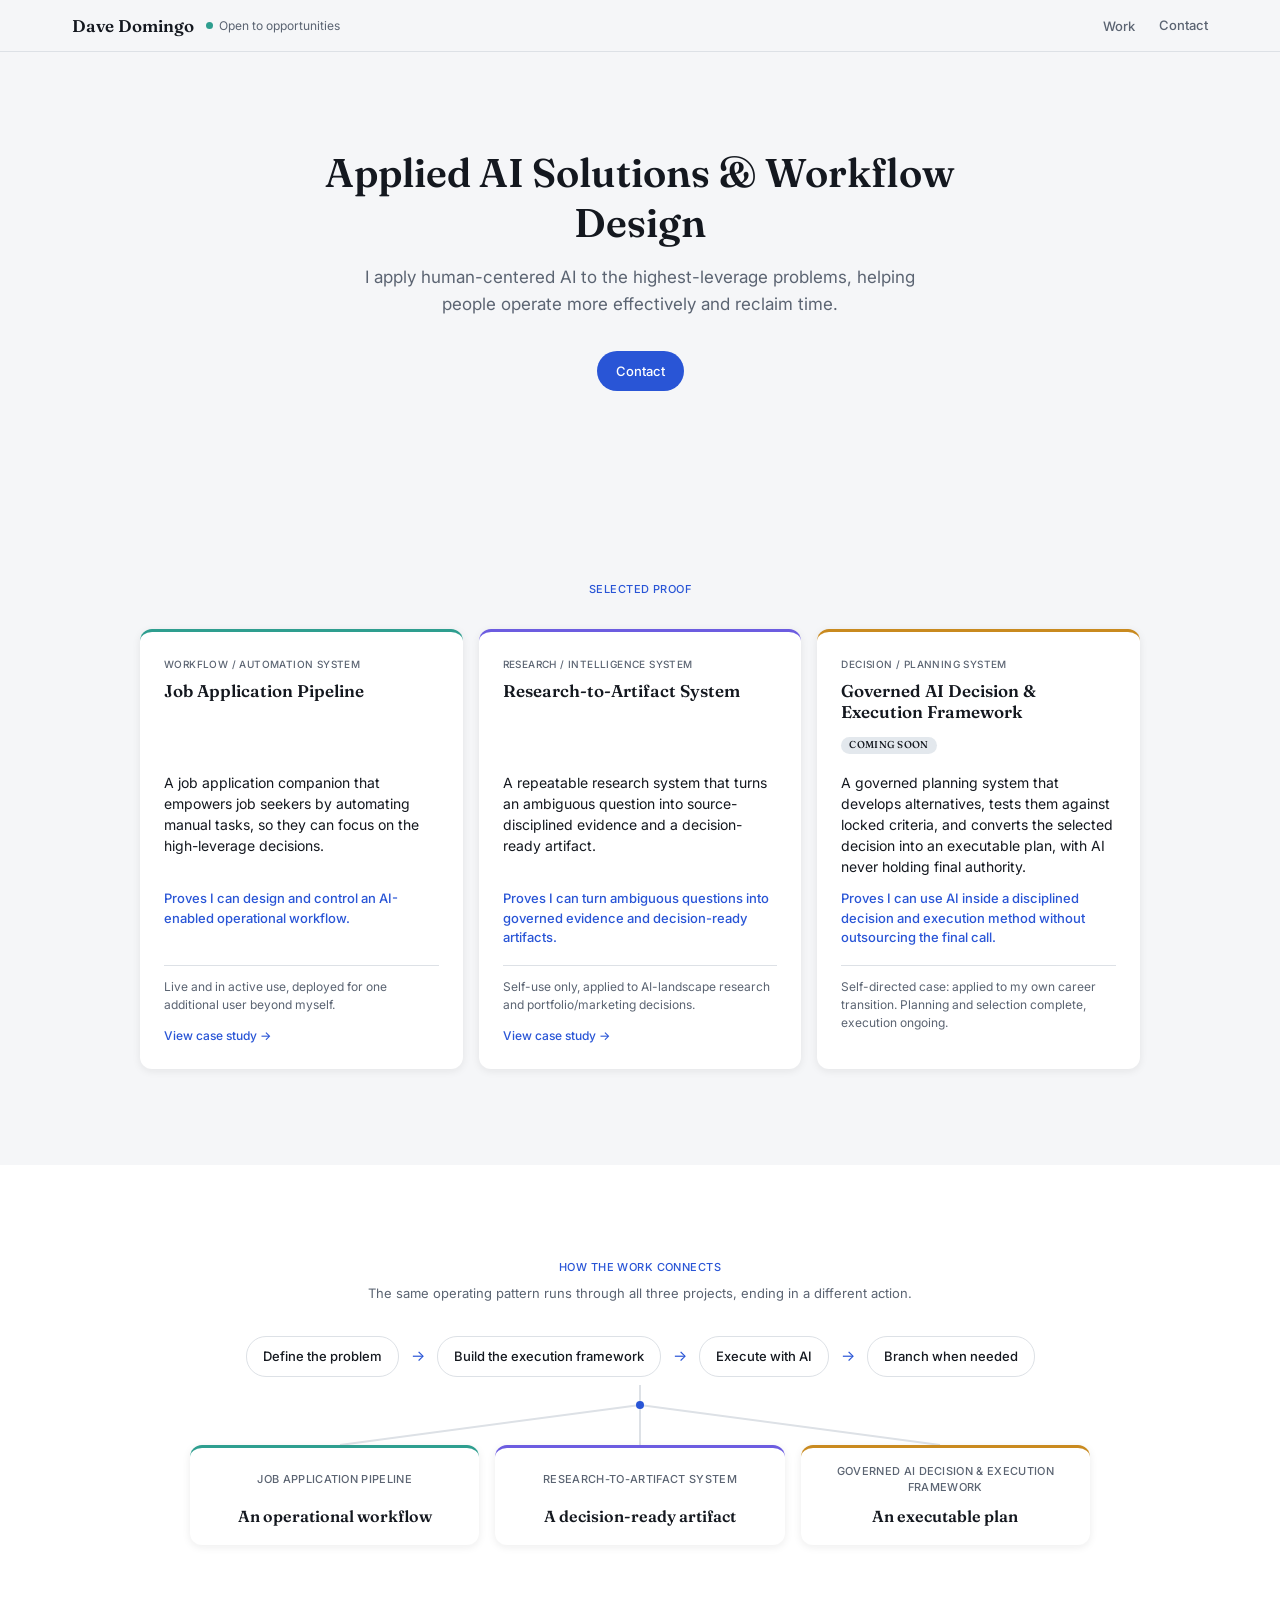
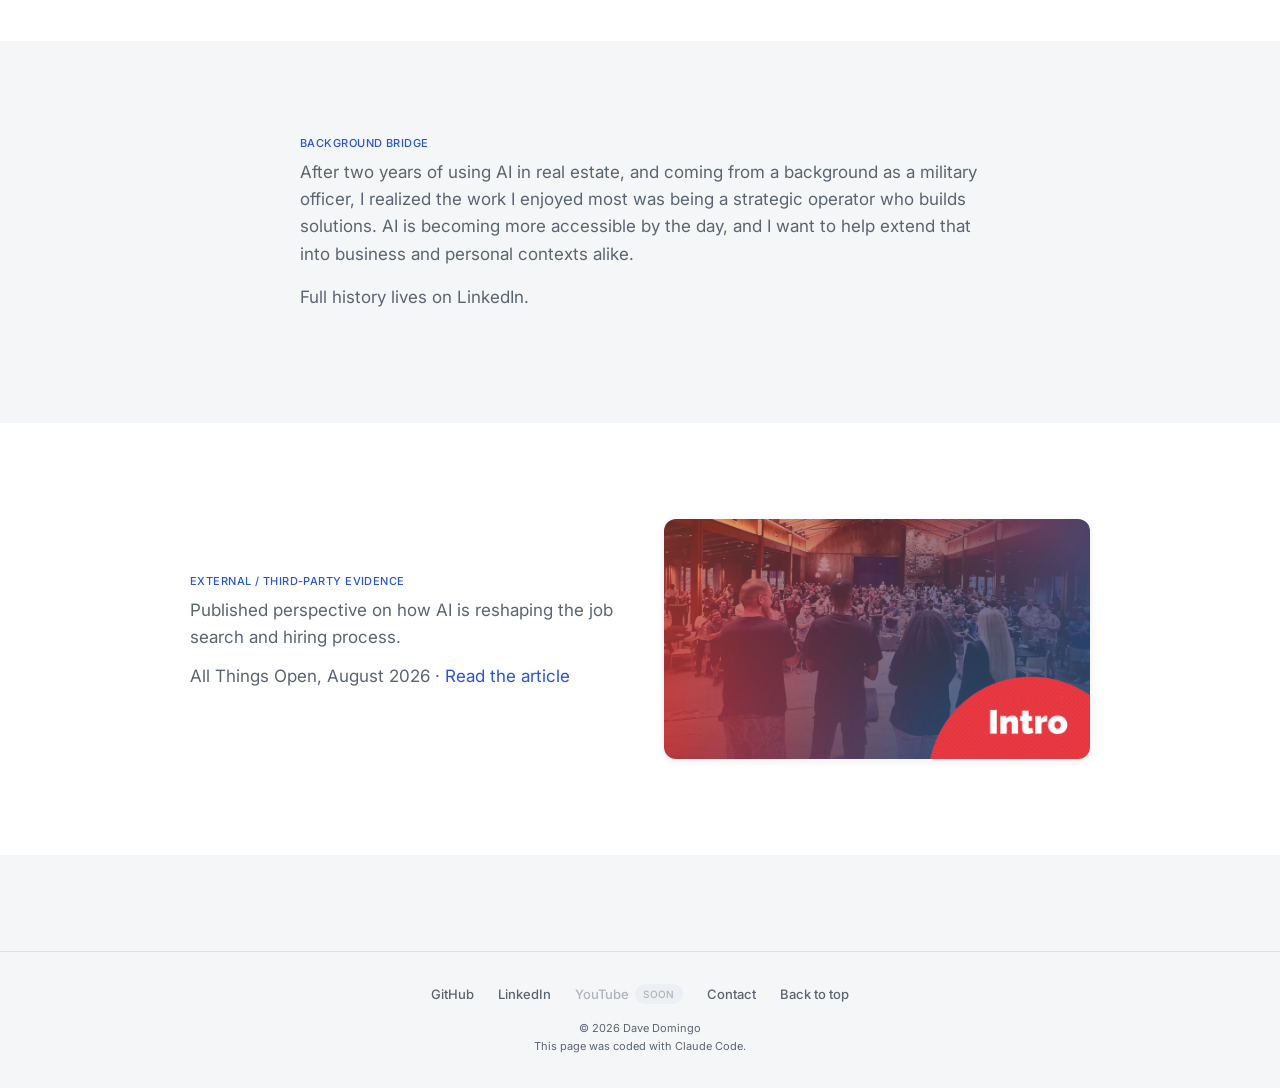
==== index.html @ 03124bf7 "Connect Research-to-Artifact System nav links and reorder proof cards Links the Research page from t" ====
<!DOCTYPE html>
<html lang="en">
  <head>
    <meta charset="UTF-8">
    <meta name="viewport" content="width=device-width, initial-scale=1.0">
    <title>Dave Domingo</title>
    <link rel="icon" type="image/svg+xml" href="favicon.svg">
    <link rel="stylesheet" href="css/tokens.css?v=4">
    <link rel="stylesheet" href="css/base.css?v=3">
    <link rel="stylesheet" href="css/shared.css?v=2">
    <link rel="stylesheet" href="css/homepage.css?v=13">
  </head>
  <body>
    <header class="site-header" id="top">
      <div class="container site-header-inner">
        <div class="site-identity">
          <a href="index.html" class="site-name">Dave Domingo</a>
          <span class="status-pill"><span class="status-dot" aria-hidden="true"></span>Open to opportunities</span>
        </div>
        <nav class="site-nav">
          <div class="nav-dropdown">
            <button class="nav-dropdown-trigger" aria-expanded="false" aria-haspopup="true" onclick="toggleWorkDropdown(this)">Work</button>
            <div class="nav-dropdown-menu" hidden>
              <a href="job-pipeline.html">Job Application Pipeline</a>
              <a href="research-framework.html">Research-to-Artifact System</a>
              <span class="dropdown-item-disabled">Governed AI Decision &amp; Execution Framework <span class="soon-tag">Soon</span></span>
            </div>
          </div>
          <a href="contact.html">Contact</a>
        </nav>
      </div>
    </header>

    <!-- Hero -->
    <section class="hero">
      <div class="container">
        <h1>Applied AI Solutions &amp; Workflow Design</h1>
        <p class="operating-promise">I apply human-centered AI to the highest-leverage problems, helping people operate more effectively and reclaim time.</p>
        <div class="btn-row">
          <a href="contact.html" class="btn-pill btn-pill-primary">Contact</a>
        </div>
      </div>
    </section>

    <!-- Selected Proof -->
    <section class="section" id="selected-proof">
      <div class="container">
        <div class="section-heading">
          <h2 class="eyebrow">Selected Proof</h2>
        </div>
        <div class="proof-grid">
          <a class="proof-card" href="job-pipeline.html">
            <div class="proof-tag">Workflow / Automation System</div>
            <h3>Job Application Pipeline</h3>
            <p class="proof-value">A job application companion that empowers job seekers by automating manual tasks, so they can focus on the high-leverage decisions.</p>
            <p class="proof-proves">Proves I can design and control an AI-enabled operational workflow.</p>
            <p class="proof-cue">Live and in active use, deployed for one additional user beyond myself.</p>
            <span class="proof-inspect">View case study &rarr;</span>
          </a>
          <a class="proof-card" href="research-framework.html">
            <div class="proof-tag">Research / Intelligence System</div>
            <h3>Research-to-Artifact System</h3>
            <p class="proof-value">A repeatable research system that turns an ambiguous question into source-disciplined evidence and a decision-ready artifact.</p>
            <p class="proof-proves">Proves I can turn ambiguous questions into governed evidence and decision-ready artifacts.</p>
            <p class="proof-cue">Self-use only, applied to AI-landscape research and portfolio/marketing decisions.</p>
            <span class="proof-inspect">View case study &rarr;</span>
          </a>
          <div class="proof-card">
            <div class="proof-tag">Decision / Planning System</div>
            <h3>Governed AI Decision &amp; Execution Framework <span class="soon-tag">Coming soon</span></h3>
            <p class="proof-value">A governed planning system that develops alternatives, tests them against locked criteria, and converts the selected decision into an executable plan, with AI never holding final authority.</p>
            <p class="proof-proves">Proves I can use AI inside a disciplined decision and execution method without outsourcing the final call.</p>
            <p class="proof-cue">Self-directed case: applied to my own career transition. Planning and selection complete, execution ongoing.</p>
          </div>
        </div>
      </div>
    </section>

    <!-- How the work connects -->
    <section class="section section-tint">
      <div class="container">
        <div class="section-heading">
          <h2 class="eyebrow">How the work connects</h2>
          <p class="connects-intro">The same operating pattern runs through all three projects, ending in a different action.</p>
        </div>
        <div class="pill-flow">
          <div class="pill-flow-step">Define the problem</div>
          <div class="pill-flow-arrow" aria-hidden="true">&rarr;</div>
          <div class="pill-flow-step">Build the execution framework</div>
          <div class="pill-flow-arrow" aria-hidden="true">&rarr;</div>
          <div class="pill-flow-step">Execute with AI</div>
          <div class="pill-flow-arrow" aria-hidden="true">&rarr;</div>
          <div class="pill-flow-step">Branch when needed</div>
        </div>
        <svg class="connects-branch-svg" viewBox="0 0 900 60" preserveAspectRatio="none" aria-hidden="true">
          <line class="connects-branch-line" x1="450" y1="0" x2="450" y2="20"></line>
          <line class="connects-branch-line" x1="450" y1="20" x2="150" y2="60"></line>
          <line class="connects-branch-line" x1="450" y1="20" x2="450" y2="60"></line>
          <line class="connects-branch-line" x1="450" y1="20" x2="750" y2="60"></line>
          <circle class="connects-branch-dot" cx="450" cy="20" r="4"></circle>
        </svg>
        <div class="connects-branch-arrow" aria-hidden="true">&darr;</div>
        <div class="connects-actions">
          <div class="connects-action c1">
            <div class="connects-action-project">Job Application Pipeline</div>
            <div class="connects-action-value">An operational workflow</div>
          </div>
          <div class="connects-action c2">
            <div class="connects-action-project">Research-to-Artifact System</div>
            <div class="connects-action-value">A decision-ready artifact</div>
          </div>
          <div class="connects-action c3">
            <div class="connects-action-project">Governed AI Decision &amp; Execution Framework</div>
            <div class="connects-action-value">An executable plan</div>
          </div>
        </div>
      </div>
    </section>

    <!-- Background Bridge -->
    <section class="section">
      <div class="container">
        <div class="prose-block">
          <h2 class="eyebrow">Background Bridge</h2>
          <p>After two years of using AI in real estate, and coming from a background as a military officer, I realized the work I enjoyed most was being a strategic operator who builds solutions. AI is becoming more accessible by the day, and I want to help extend that into business and personal contexts alike.</p>
          <p class="bridge-note">Full history lives on LinkedIn.</p>
        </div>
      </div>
    </section>

    <!-- External / Third-Party Evidence -->
    <section class="section section-tint">
      <div class="container">
        <div class="evidence-row">
          <div class="evidence-col">
            <h2 class="eyebrow">External / Third-Party Evidence</h2>
            <p>Published perspective on how AI is reshaping the job search and hiring process.</p>
            <p class="evidence-citation">All Things Open, August 2026 &middot; <a href="https://allthingsopen.org/articles/state-of-tech-ai-jobs-three-questions" target="_blank" rel="noopener">Read the article</a></p>
          </div>
          <div class="evidence-image">
            <a href="https://allthingsopen.org/articles/state-of-tech-ai-jobs-three-questions" target="_blank" rel="noopener">
              <img src="img/ato-state-of-tech-ai-jobs-cover.jpg" alt="Cover image for &quot;The State of Tech and AI Jobs: Three questions worth asking,&quot; published by All Things Open">
            </a>
          </div>
        </div>
      </div>
    </section>

    <footer class="site-footer">
      <div class="container site-footer-inner">
        <div class="footer-links">
          <a href="https://github.com/Dave-Domingo" target="_blank" rel="noopener">GitHub</a>
          <a href="https://www.linkedin.com/in/raleighwithdave" target="_blank" rel="noopener">LinkedIn</a>
          <span class="footer-link-disabled">YouTube <span class="soon-tag">Soon</span></span>
          <a href="contact.html">Contact</a>
          <a href="#top" onclick="event.preventDefault(); window.scrollTo({top: 0, behavior: 'smooth'});">Back to top</a>
        </div>
        <div class="footer-meta">
          <p>&copy; 2026 Dave Domingo</p>
          <p>This page was coded with Claude Code.</p>
        </div>
      </div>
    </footer>

    <script>
      function toggleWorkDropdown(btn) {
        var menu = btn.nextElementSibling;
        var isOpen = !menu.hidden;
        closeAllDropdowns();
        if (!isOpen) {
          menu.hidden = false;
          btn.setAttribute('aria-expanded', 'true');
        }
      }

      function closeAllDropdowns() {
        document.querySelectorAll('.nav-dropdown-menu').forEach(function(menu) {
          menu.hidden = true;
          menu.previousElementSibling.setAttribute('aria-expanded', 'false');
        });
      }

      document.addEventListener('click', function(e) {
        if (!e.target.closest('.nav-dropdown')) closeAllDropdowns();
      });

      document.addEventListener('keydown', function(e) {
        if (e.key === 'Escape') closeAllDropdowns();
      });
    </script>
  </body>
</html>
---- css/tokens.css ----
/* Design tokens — site-wide. Colors are warm-neutral with a terracotta accent,
   adaptive to light/dark via prefers-color-scheme. Approved 2026-08-18. */

:root {
  /* Color — light (default) — "Ink & Signal" */
  --bg: #F5F6F8;
  --surface: #FFFFFF;
  --text-primary: #14181F;
  --text-secondary: #5B6472;
  --border: #DDE1E6;
  --accent: #2955D6;
  --on-accent: #FFFFFF;
  --code-bg: #E3E8ED;
  --shadow-card: 0 2px 8px rgba(20, 24, 31, 0.08);

  /* Diagram category colors — light */
  --cat-foundation: #2955D6;
  --cat-resume: #2E9E8F;
  --cat-coverletter: #6C5CE0;
  --cat-subcard: #C98A1F;

  /* Typography */
  --font-serif: 'Fraunces', Georgia, serif;
  --font-sans: 'Inter', -apple-system, BlinkMacSystemFont, sans-serif;
  --font-mono: 'IBM Plex Mono', 'Courier New', monospace;

  --text-h1: clamp(1.75rem, 4vw, 2.5rem);
  --text-h2: clamp(1.375rem, 3vw, 1.75rem);
  --text-h3: 1.25rem;
  --text-body: 1.0625rem;
  --text-small: 0.8125rem;
  --text-code: 0.875rem;

  /* Spacing scale */
  --space-1: 4px;
  --space-2: 8px;
  --space-3: 12px;
  --space-4: 16px;
  --space-5: 24px;
  --space-6: 32px;
  --space-7: 48px;
  --space-8: 64px;
  --space-9: 96px;

  /* Layout */
  --max-width: 1200px;
  --reading-width: 680px;
  --card-width: 440px;
  --breakpoint-tablet: 1024px;
  --breakpoint-mobile: 640px;

  /* Radius */
  --radius-sm: 6px;
  --radius-lg: 12px;

  /* Motion */
  --transition-fast: 150ms ease-out;
  --transition-base: 250ms ease;
}

@media (max-width: 640px) {
  :root {
    --card-width: 300px;
  }
}

@media (prefers-color-scheme: dark) {
  :root {
    /* "Ink & Signal" — dark */
    --bg: #0D1117;
    --surface: #161B22;
    --text-primary: #E8EBEF;
    --text-secondary: #9098A6;
    --border: #2A313C;
    --accent: #5B8AFF;
    --on-accent: #0D1117;
    --code-bg: #1C232C;
    --shadow-card: 0 2px 8px rgba(0, 0, 0, 0.35);

    --cat-foundation: #5B8AFF;
    --cat-resume: #3FBBAA;
    --cat-coverletter: #8B7CF0;
    --cat-subcard: #D9A23E;
  }
}
---- css/base.css ----
/* Base element styles + resets. Loads on top of tokens.css. */

@import url('https://fonts.googleapis.com/css2?family=Fraunces:opsz,wght@9..144,400;9..144,600&family=Inter:wght@400;500&family=IBM+Plex+Mono:wght@400;500&display=swap');

*, *::before, *::after {
  box-sizing: border-box;
}

html {
  -webkit-text-size-adjust: 100%;
}

body {
  margin: 0;
  background: var(--bg);
  color: var(--text-primary);
  font-family: var(--font-sans);
  font-size: var(--text-body);
  line-height: 1.6;
}

h1, h2, h3 {
  font-family: var(--font-serif);
  font-weight: 600;
  color: var(--text-primary);
  margin: 0 0 var(--space-4);
  line-height: 1.25;
}

h1 { font-size: var(--text-h1); }
h2 { font-size: var(--text-h2); }
h3 { font-size: var(--text-h3); }

p {
  margin: 0 0 var(--space-4);
  color: var(--text-secondary);
}

a {
  color: var(--accent);
  text-decoration: none;
  transition: opacity var(--transition-fast);
}

a:hover {
  opacity: 0.75;
}

a:focus-visible,
button:focus-visible {
  outline: 2px solid var(--accent);
  outline-offset: 2px;
}

code, pre {
  font-family: var(--font-mono);
  font-size: var(--text-code);
}

code {
  background: var(--code-bg);
  border-radius: var(--radius-sm);
  padding: 2px 6px;
}

pre {
  background: var(--code-bg);
  border-radius: var(--radius-sm);
  padding: var(--space-3) var(--space-4);
  overflow-x: auto;
}

pre code {
  background: none;
  padding: 0;
}

button {
  font-family: var(--font-sans);
  cursor: pointer;
}

img, svg {
  max-width: 100%;
}

.container {
  max-width: var(--max-width);
  margin: 0 auto;
  padding: 0 var(--space-6);
}

@media (max-width: 640px) {
  .container {
    padding: 0 var(--space-4);
  }
}

.prose {
  max-width: var(--reading-width);
}

.card {
  background: var(--surface);
  border: 1px solid var(--border);
  border-radius: var(--radius-lg);
  box-shadow: var(--shadow-card);
  padding: var(--space-5);
}

@media (prefers-reduced-motion: reduce) {
  * {
    transition-duration: 0.01ms !important;
  }
}

/* Site header (sticky, applies across every page) */

.site-header {
  position: sticky;
  top: 0;
  z-index: 50;
  background: var(--bg);
  border-bottom: 1px solid var(--border);
}

.site-header-inner {
  display: flex;
  justify-content: space-between;
  align-items: center;
  padding: var(--space-3) var(--space-6);
}

.site-identity {
  display: flex;
  align-items: center;
  gap: var(--space-3);
}

.site-name {
  font-family: var(--font-serif);
  font-weight: 600;
  font-size: 17px;
  color: var(--text-primary);
}

.site-name:hover {
  opacity: 0.75;
}

.status-pill {
  display: inline-flex;
  align-items: center;
  gap: 6px;
  font-family: var(--font-sans);
  font-size: 12px;
  color: var(--text-secondary);
}

.status-dot {
  width: 7px;
  height: 7px;
  border-radius: 50%;
  background: var(--cat-resume);
  flex-shrink: 0;
}

.site-nav {
  display: flex;
  align-items: center;
  gap: var(--space-5);
}

.site-nav a {
  font-family: var(--font-sans);
  font-size: 13px;
  font-weight: 500;
  color: var(--text-secondary);
}

.nav-dropdown {
  position: relative;
}

.nav-dropdown-trigger {
  font-family: var(--font-sans);
  font-size: 13px;
  font-weight: 500;
  color: var(--text-secondary);
  background: none;
  border: none;
  padding: 0;
}

.nav-dropdown-trigger:hover {
  opacity: 0.75;
}

.nav-dropdown-menu {
  position: absolute;
  top: calc(100% + 12px);
  left: 50%;
  transform: translateX(-50%);
  background: var(--surface);
  border: 1px solid var(--border);
  border-radius: var(--radius-lg);
  box-shadow: var(--shadow-card);
  padding: var(--space-2);
  min-width: 220px;
  display: flex;
  flex-direction: column;
  z-index: 60;
}

.nav-dropdown-menu[hidden] {
  display: none;
}

.nav-dropdown-menu a,
.dropdown-item-disabled {
  font-family: var(--font-sans);
  font-size: 13px;
  padding: var(--space-2) var(--space-3);
  border-radius: var(--radius-sm);
  color: var(--text-primary);
  display: flex;
  align-items: flex-start;
  justify-content: space-between;
  gap: var(--space-2);
}

.dropdown-item-disabled .soon-tag {
  margin-top: 2px;
}

.nav-dropdown-menu a:hover {
  background: var(--code-bg);
  opacity: 1;
}

.dropdown-item-disabled {
  color: var(--text-secondary);
  opacity: 0.55;
  cursor: default;
}

/* Site footer (applies across every page) */

.site-footer {
  border-top: 1px solid var(--border);
  margin-top: var(--space-9);
}

.site-footer-inner {
  padding: var(--space-6);
  display: flex;
  flex-direction: column;
  align-items: center;
  gap: var(--space-4);
  text-align: center;
}

.footer-links {
  display: flex;
  gap: var(--space-5);
  flex-wrap: wrap;
  justify-content: center;
}

.footer-links a {
  font-family: var(--font-sans);
  font-size: 13px;
  font-weight: 500;
  color: var(--text-secondary);
}

.footer-links a:hover {
  color: var(--accent);
  opacity: 1;
}

.footer-link-disabled {
  font-family: var(--font-sans);
  font-size: 13px;
  font-weight: 500;
  color: var(--text-secondary);
  opacity: 0.45;
  cursor: default;
  display: inline-flex;
  align-items: center;
  gap: 6px;
}

.soon-tag {
  font-size: 10px;
  font-weight: 500;
  background: var(--code-bg);
  border-radius: 10px;
  padding: 2px 8px;
  text-transform: uppercase;
  letter-spacing: 0.03em;
}

.footer-meta p {
  font-size: 11px;
  color: var(--text-secondary);
  margin: 0;
  line-height: 1.6;
}
---- css/shared.css ----
/* Shared component library — loaded by every page after tokens.css/base.css
   and before that page's own stylesheet. This file is the enforceable source
   of truth for cross-page consistency; see STYLE_GUIDE.md for the "when to
   use which" reference. A page-specific stylesheet should only ever contain
   rules that are genuinely unique to that page — if a second page needs the
   same rule, it belongs here instead. */

/* Section rhythm */

.section {
  padding: var(--space-9) 0;
}

.section-tint {
  background: var(--surface);
}

.section-heading {
  text-align: center;
  margin-bottom: var(--space-6);
}

.eyebrow {
  font-family: var(--font-sans);
  font-size: 11px;
  font-weight: 500;
  color: var(--accent);
  text-transform: uppercase;
  letter-spacing: 0.04em;
  margin-bottom: var(--space-2);
}

.hero {
  text-align: center;
  padding: var(--space-9) 0;
}

.status-line {
  font-family: var(--font-sans);
  font-size: var(--text-small);
  color: var(--text-secondary);
  margin-bottom: var(--space-5);
}

/* Buttons */

.btn-row {
  display: flex;
  gap: var(--space-3);
  justify-content: center;
  flex-wrap: wrap;
}

.btn-pill {
  font-family: var(--font-sans);
  font-size: 13px;
  font-weight: 500;
  padding: 9px 18px;
  border-radius: 20px;
  text-decoration: none;
  display: inline-block;
}

.btn-pill-primary {
  background: var(--accent);
  color: var(--on-accent);
  border: 1px solid transparent;
}

.btn-pill-secondary {
  background: var(--code-bg);
  color: var(--text-primary);
  border: 1px solid var(--border);
}

/* At-a-glance strip (executive-snapshot fact cards) */

.at-a-glance-label {
  font-family: var(--font-sans);
  font-size: 10px;
  font-weight: 500;
  color: var(--text-secondary);
  text-transform: uppercase;
  letter-spacing: 0.04em;
  margin: var(--space-7) 0 var(--space-3);
}

.glance-row {
  display: flex;
  gap: var(--space-3);
  justify-content: center;
  flex-wrap: wrap;
  max-width: 900px;
  margin: 0 auto;
}

.glance-card {
  background: var(--surface);
  border-radius: var(--radius-lg);
  box-shadow: var(--shadow-card);
  padding: var(--space-4);
  flex: 1;
  min-width: 220px;
  max-width: 280px;
  text-align: left;
}

.glance-card p {
  font-size: 13px;
  color: var(--text-secondary);
  margin: 0;
  line-height: 1.5;
}

/* Long-form prose */

.prose-block {
  max-width: var(--reading-width);
  margin: 0 auto;
}

.prose-block p {
  font-size: var(--text-body);
  color: var(--text-secondary);
  line-height: 1.6;
}

/* Two-column decision/condition cards (e.g. "key decisions", "method selection") */

.card-grid {
  display: grid;
  grid-template-columns: repeat(2, 1fr);
  gap: var(--space-4);
  max-width: 800px;
  margin: 0 auto;
}

@media (max-width: 640px) {
  .card-grid { grid-template-columns: 1fr; }
}

.decision-card {
  background: var(--bg);
  border-radius: var(--radius-lg);
  padding: var(--space-4);
  font-size: 13px;
  color: var(--text-secondary);
  line-height: 1.5;
}

.decision-card p {
  margin: 0;
}

/* Three-column boundary/ownership split (uses the resume/coverletter/subcard
   category triad purely for visual differentiation, not shared semantics) */

.triad-grid {
  display: grid;
  grid-template-columns: repeat(3, 1fr);
  gap: var(--space-4);
}

@media (max-width: 768px) {
  .triad-grid { grid-template-columns: 1fr; }
}

.triad-col {
  background: var(--surface);
  border-radius: var(--radius-lg);
  padding: var(--space-5);
  border-top: 3px solid var(--triad-color, var(--border));
  box-shadow: var(--shadow-card);
  display: flex;
  flex-direction: column;
}

.triad-col.c1 { --triad-color: var(--cat-resume); }
.triad-col.c2 { --triad-color: var(--cat-coverletter); }
.triad-col.c3 { --triad-color: var(--cat-subcard); }

.triad-col h4 {
  font-family: var(--font-sans);
  font-weight: 500;
  font-size: 16px;
  color: var(--text-primary);
  margin: 0 0 var(--space-3);
}

.triad-col ul {
  margin: 0 0 var(--space-3);
  padding-left: 18px;
}

.triad-col li {
  font-size: 14px;
  line-height: 1.5;
  color: var(--text-secondary);
  margin-bottom: var(--space-2);
}

.triad-col .why {
  font-size: 13px;
  line-height: 1.5;
  color: var(--text-secondary);
  border-top: 1px solid var(--border);
  padding-top: var(--space-3);
  margin-top: auto;
}

/* Small classification/concept tags */

.term-list {
  max-width: 640px;
  margin: 0 auto var(--space-6);
  display: flex;
  flex-wrap: wrap;
  gap: var(--space-2);
  justify-content: center;
}

.term-pill {
  font-family: var(--font-sans);
  font-size: 12px;
  font-weight: 500;
  color: var(--accent);
  background: var(--code-bg);
  border: 1px solid var(--border);
  border-radius: 14px;
  padding: 4px 12px;
}

/* Only pills that are real buttons (job-pipeline's expandable-term pills) get
   interactive affordances — a static classification label should never look
   clickable. */
button.term-pill {
  cursor: pointer;
}

button.term-pill:hover {
  opacity: 0.8;
}

/* Wrapping row of pill-shaped steps connected by arrows (a linear process:
   homepage's "how the work connects", the research page's operating model) */

.pill-flow {
  display: flex;
  flex-wrap: wrap;
  align-items: center;
  justify-content: center;
  gap: var(--space-3);
  max-width: 900px;
  margin: 0 auto;
}

.pill-flow-step {
  background: var(--surface);
  border: 1px solid var(--border);
  border-radius: 20px;
  padding: 9px 16px;
  font-family: var(--font-sans);
  font-size: 13px;
  font-weight: 500;
  color: var(--text-primary);
  white-space: nowrap;
}

.pill-flow-arrow {
  color: var(--accent);
  font-size: 15px;
  flex-shrink: 0;
}

@media (max-width: 640px) {
  .pill-flow-arrow { display: none; }
  .pill-flow { flex-direction: column; align-items: stretch; }
  .pill-flow-step { text-align: center; }
}

/* Evidence-state badge (e.g. Demonstrated / Self-use / External validation) */

.state-badge {
  display: inline-block;
  font-family: var(--font-sans);
  font-size: 11px;
  font-weight: 500;
  color: var(--accent);
  background: var(--code-bg);
  border: 1px solid var(--border);
  border-radius: 12px;
  padding: 3px 12px;
  margin-bottom: var(--space-2);
}

/* Sequential fault/round record (debug timelines, convergence excerpts) */

.bug-story {
  max-width: 620px;
  margin: 0 auto var(--space-6);
  background: var(--surface);
  border-radius: var(--radius-lg);
  box-shadow: var(--shadow-card);
  padding: var(--space-6);
}

.bug-story h4 {
  font-family: var(--font-sans);
  font-weight: 500;
  font-size: 15px;
  color: var(--text-primary);
  margin: 0 0 var(--space-2);
}

.bug-story .bs-note {
  font-size: 12.5px;
  color: var(--text-secondary);
  margin: 0 0 var(--space-5);
}

.timeline {
  position: relative;
  padding-left: 28px;
}

.timeline::before {
  content: '';
  position: absolute;
  left: 5px;
  top: 4px;
  bottom: 4px;
  width: 2px;
  background: var(--border);
}

.timeline-step {
  position: relative;
  margin-bottom: var(--space-4);
}

.timeline-step:last-child {
  margin-bottom: 0;
}

.timeline-dot {
  position: absolute;
  left: -28px;
  top: 3px;
  width: 12px;
  height: 12px;
  border-radius: 50%;
  background: var(--bg);
  border: 2px solid var(--accent);
}

.timeline-step.is-fail .timeline-dot,
.timeline-step.is-final .timeline-dot {
  background: var(--accent);
}

.timeline-step.is-fail .timeline-step-label {
  color: var(--text-primary);
}

.timeline-step-label {
  font-family: var(--font-sans);
  font-size: 11px;
  font-weight: 500;
  color: var(--accent);
  text-transform: uppercase;
  letter-spacing: 0.03em;
  margin-bottom: 3px;
}

.timeline-step-detail {
  font-family: var(--font-sans);
  font-size: 13px;
  color: var(--text-secondary);
  line-height: 1.5;
}

.timeline-step-detail strong {
  color: var(--text-primary);
}

/* Limitations / deeper-inspection footer */

.limits-block {
  max-width: var(--reading-width);
  margin: 0 auto;
}

.limits-block p {
  font-size: var(--text-body);
  color: var(--text-secondary);
  line-height: 1.6;
}

.inspect-links {
  font-family: var(--font-sans);
  font-size: var(--text-small);
  color: var(--text-secondary);
  text-align: center;
  margin-top: var(--space-5);
}

.inspect-links a {
  color: var(--accent);
}

/* Card carousel + expand overlay (job-pipeline.html's diagram carousel and
   the research page's study cards both use this exact markup pattern —
   see STYLE_GUIDE.md). A page includes this only if it has a carousel, and
   loads js/carousel.js for the interaction behavior. */

.view-all-row {
  text-align: center;
  margin-bottom: var(--space-4);
}

.view-all-btn {
  font-family: var(--font-sans);
  font-size: 12px;
  font-weight: 500;
  background: var(--code-bg);
  color: var(--text-primary);
  border: 1px solid var(--border);
  border-radius: 14px;
  padding: 6px 16px;
  cursor: pointer;
}

.carousel-wrap {
  position: relative;
  margin-bottom: var(--space-6);
}

.carousel {
  display: flex;
  gap: var(--space-4);
  overflow-x: auto;
  scroll-snap-type: x mandatory;
  padding: var(--space-2) 4px var(--space-2);
  scrollbar-width: none;
}

.carousel::-webkit-scrollbar {
  display: none;
}

.view-all-overlay {
  display: none;
  position: fixed;
  inset: 0;
  background: rgba(28, 24, 21, 0.55);
  z-index: 150;
  padding: var(--space-6) var(--space-4);
  overflow-y: auto;
  opacity: 0;
  transition: opacity var(--transition-base);
}

.view-all-overlay.open {
  display: block;
}

.view-all-overlay.visible {
  opacity: 1;
}

.view-all-inner {
  max-width: 1200px;
  margin: 0 auto;
  background: var(--bg);
  border-radius: var(--radius-lg);
  padding: 0 var(--space-6) var(--space-6);
  position: relative;
  transform: scale(0.97);
  transition: transform var(--transition-base);
}

.view-all-overlay.visible .view-all-inner {
  transform: scale(1);
}

.view-all-header {
  display: flex;
  justify-content: space-between;
  align-items: center;
  margin-bottom: var(--space-6);
  position: sticky;
  top: 0;
  background: var(--bg);
  padding: var(--space-6) 0 var(--space-3);
  z-index: 5;
}

.view-all-header h3 {
  margin: 0;
}

.view-all-grid {
  display: grid;
  grid-template-columns: repeat(auto-fill, minmax(320px, 1fr));
  gap: var(--space-4);
}

.view-all-grid .diagram-card {
  flex: none;
  width: 100%;
}

.carousel-fade {
  position: absolute;
  top: 0;
  bottom: var(--space-2);
  width: 64px;
  pointer-events: none;
  z-index: 2;
  opacity: 0;
  transition: opacity var(--transition-fast);
}

.carousel-fade.visible {
  opacity: 1;
}

.carousel-fade.left {
  left: 0;
  background: linear-gradient(to right, var(--bg), transparent);
}

.carousel-fade.right {
  right: 0;
  background: linear-gradient(to left, var(--bg), transparent);
}

.section-tint .carousel-fade.left {
  background: linear-gradient(to right, var(--surface), transparent);
}

.section-tint .carousel-fade.right {
  background: linear-gradient(to left, var(--surface), transparent);
}

.carousel-arrow {
  position: absolute;
  top: 50%;
  transform: translateY(-50%);
  z-index: 3;
  width: 36px;
  height: 36px;
  border-radius: 50%;
  background: var(--surface);
  border: 1px solid var(--border);
  box-shadow: var(--shadow-card);
  cursor: pointer;
  display: flex;
  align-items: center;
  justify-content: center;
  transition: opacity var(--transition-fast);
}

.carousel-arrow.prev { left: -14px; }
.carousel-arrow.next { right: -14px; }

.carousel-arrow[disabled] {
  opacity: 0;
  pointer-events: none;
}

.carousel-arrow svg {
  width: 16px;
  height: 16px;
  stroke: var(--text-primary);
}

@media (max-width: 640px) {
  .carousel-arrow { display: none; }
}

.diagram-card {
  flex: 0 0 var(--card-width);
  scroll-snap-align: start;
  background: var(--surface);
  border: 1px solid var(--border);
  border-radius: var(--radius-lg);
  box-shadow: var(--shadow-card);
  padding: var(--space-4);
  display: flex;
  flex-direction: column;
}

.diagram-card h3 {
  font-size: 17px;
  margin: 0 0 6px;
  min-height: 42px;
}

.diagram-card .card-desc {
  font-size: 14px;
  color: var(--text-secondary);
  line-height: 1.5;
  margin: 0 0 var(--space-3);
  display: -webkit-box;
  -webkit-line-clamp: 3;
  -webkit-box-orient: vertical;
  overflow: hidden;
  min-height: calc(1.5em * 3);
}

.expand-btn {
  font-family: var(--font-sans);
  font-size: 12px;
  font-weight: 500;
  color: var(--accent);
  background: none;
  border: none;
  padding: 0;
  cursor: pointer;
  margin-top: auto;
  text-align: left;
}

.overlay-backdrop {
  display: none;
  position: fixed;
  inset: 0;
  background: rgba(28, 24, 21, 0.55);
  z-index: 200;
  align-items: center;
  justify-content: center;
  padding: var(--space-4);
  opacity: 0;
  transition: opacity var(--transition-base);
}

.overlay-backdrop.open {
  display: flex;
}

.overlay-backdrop.visible {
  opacity: 1;
}

.overlay-card {
  background: var(--surface);
  border-radius: var(--radius-lg);
  padding: var(--space-6);
  max-width: 460px;
  width: 100%;
  max-height: 85vh;
  overflow-y: auto;
  position: relative;
  transform: scale(0.97);
  transition: transform var(--transition-base);
}

.overlay-card.wide {
  max-width: 640px;
}

.overlay-backdrop.visible .overlay-card {
  transform: scale(1);
}

.overlay-close {
  position: absolute;
  top: 14px;
  right: 14px;
  background: var(--code-bg);
  color: var(--text-primary);
  border: none;
  border-radius: 50%;
  width: 26px;
  height: 26px;
  cursor: pointer;
  font-size: 13px;
}

.overlay-card p {
  font-size: 14px;
  color: var(--text-primary);
  line-height: 1.6;
}
---- css/homepage.css ----
/* Homepage — page-specific component styles.
   Shared section/button/prose rules now live in shared.css. */

.hero h1 {
  max-width: 640px;
  margin-left: auto;
  margin-right: auto;
}

.operating-promise {
  max-width: 560px;
  margin: 0 auto var(--space-6);
  font-size: 17px;
  color: var(--text-secondary);
  line-height: 1.6;
}

/* Selected Proof */

.proof-grid {
  display: grid;
  grid-template-columns: repeat(3, 1fr);
  gap: var(--space-4);
  max-width: 1000px;
  margin: 0 auto;
}

@media (max-width: 768px) {
  .proof-grid { grid-template-columns: 1fr; }
}

.proof-card {
  background: var(--surface);
  border-radius: var(--radius-lg);
  box-shadow: var(--shadow-card);
  padding: var(--space-5);
  border-top: 3px solid var(--proof-color, var(--border));
  display: flex;
  flex-direction: column;
  text-decoration: none;
  color: inherit;
  transition: transform var(--transition-fast);
}

a.proof-card:hover {
  transform: translateY(-2px);
  opacity: 1;
}

.proof-card:nth-child(1) { --proof-color: var(--cat-resume); }
.proof-card:nth-child(2) { --proof-color: var(--cat-coverletter); }
.proof-card:nth-child(3) { --proof-color: var(--cat-subcard); }

.proof-tag {
  font-family: var(--font-sans);
  font-size: 10px;
  font-weight: 500;
  text-transform: uppercase;
  letter-spacing: 0.04em;
  color: var(--text-secondary);
  margin-bottom: var(--space-2);
}

.proof-card h3 {
  font-size: 17px;
  margin: 0 0 var(--space-3);
  min-height: 80px;
  display: flex;
  align-items: flex-start;
  gap: var(--space-2);
  flex-wrap: wrap;
}

.proof-value {
  font-size: 14px;
  color: var(--text-primary);
  line-height: 1.5;
  margin: 0 0 var(--space-3);
  min-height: 105px;
}

.proof-proves {
  font-family: var(--font-sans);
  font-size: 13px;
  font-weight: 500;
  color: var(--accent);
  line-height: 1.5;
  margin: 0 0 var(--space-4);
  min-height: 60px;
}

.proof-cue {
  font-size: 12px;
  color: var(--text-secondary);
  line-height: 1.5;
  margin: 0;
  padding-top: var(--space-3);
  border-top: 1px solid var(--border);
}

.proof-inspect {
  display: block;
  font-family: var(--font-sans);
  font-size: 12px;
  font-weight: 500;
  color: var(--accent);
  margin-top: var(--space-3);
}

/* How the work connects */

.connects-intro {
  font-family: var(--font-sans);
  font-size: var(--text-small);
  color: var(--text-secondary);
  margin: 0;
}

.connects-branch-svg {
  display: block;
  width: 100%;
  max-width: 900px;
  height: 60px;
  margin: var(--space-2) auto 0;
}

.connects-branch-line {
  stroke: var(--border);
  stroke-width: 2;
  fill: none;
}

.connects-branch-dot {
  fill: var(--accent);
}

.connects-branch-arrow {
  display: none;
  text-align: center;
  font-size: 22px;
  color: var(--accent);
  margin: var(--space-4) 0;
}

@media (max-width: 768px) {
  .connects-branch-svg { display: none; }
  .connects-branch-arrow { display: block; }
}

.connects-actions {
  display: grid;
  grid-template-columns: repeat(3, 1fr);
  gap: var(--space-4);
  max-width: 900px;
  margin: 0 auto;
}

@media (max-width: 768px) {
  .connects-actions { grid-template-columns: 1fr; }
}

.connects-action {
  background: var(--surface);
  border-radius: var(--radius-lg);
  border-top: 3px solid var(--action-color, var(--border));
  box-shadow: var(--shadow-card);
  padding: var(--space-4);
  text-align: center;
}

.connects-action.c1 { --action-color: var(--cat-resume); }
.connects-action.c2 { --action-color: var(--cat-coverletter); }
.connects-action.c3 { --action-color: var(--cat-subcard); }

.connects-action-project {
  font-family: var(--font-sans);
  font-size: 11px;
  font-weight: 500;
  line-height: 1.4;
  color: var(--text-secondary);
  text-transform: uppercase;
  letter-spacing: 0.03em;
  min-height: 32px;
  display: flex;
  align-items: center;
  justify-content: center;
  margin-bottom: var(--space-2);
}

.connects-action-value {
  font-family: var(--font-serif);
  font-size: 16px;
  font-weight: 600;
  color: var(--text-primary);
}

/* Background Bridge */

.bridge-note {
  font-size: 13px;
}

/* External / Third-Party Evidence */

.evidence-row {
  display: grid;
  grid-template-columns: 1fr 1fr;
  gap: var(--space-7);
  max-width: 900px;
  margin: 0 auto;
  align-items: center;
}

@media (max-width: 768px) {
  .evidence-row { grid-template-columns: 1fr; }
}

.evidence-col p {
  font-size: var(--text-body);
  color: var(--text-secondary);
  line-height: 1.6;
  margin: 0 0 var(--space-3);
}

.evidence-citation {
  font-family: var(--font-sans);
  font-size: 13px;
}

.evidence-image img {
  width: 100%;
  height: auto;
  border-radius: var(--radius-lg);
  box-shadow: var(--shadow-card);
  display: block;
}
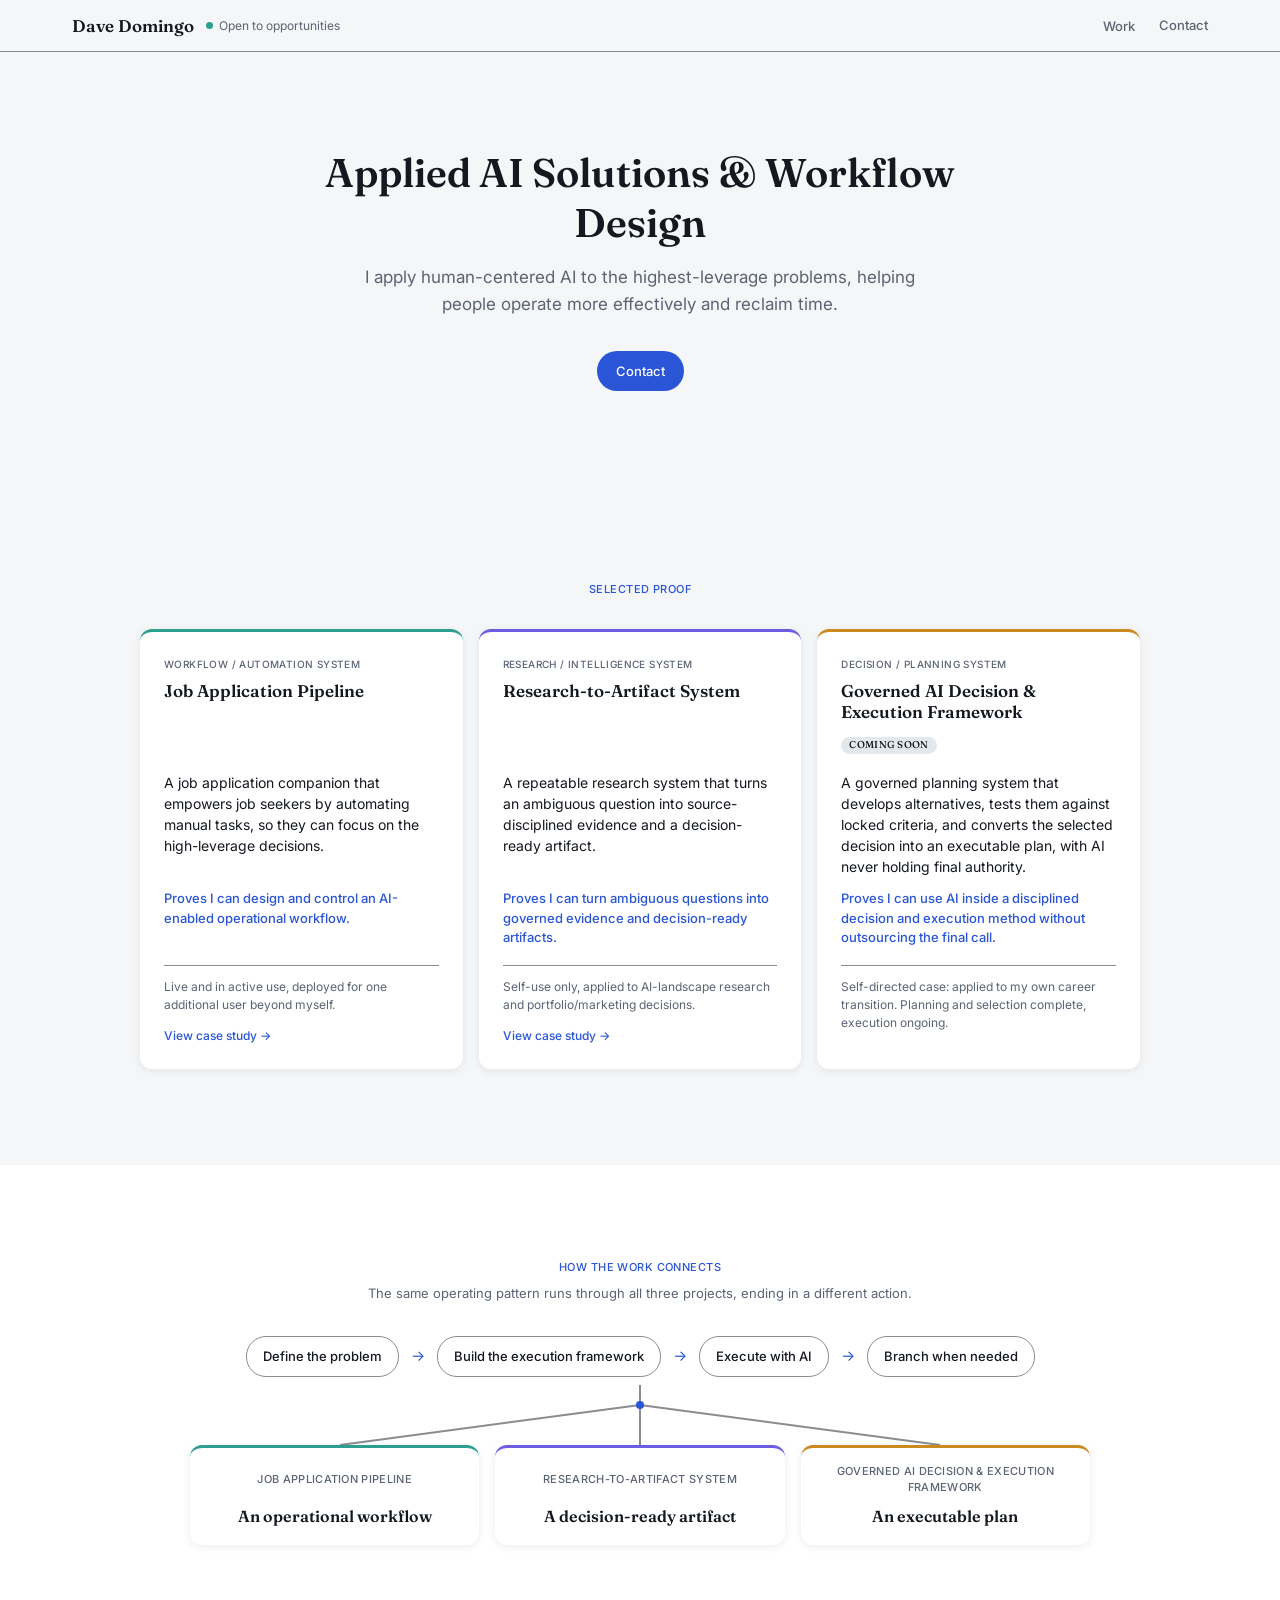
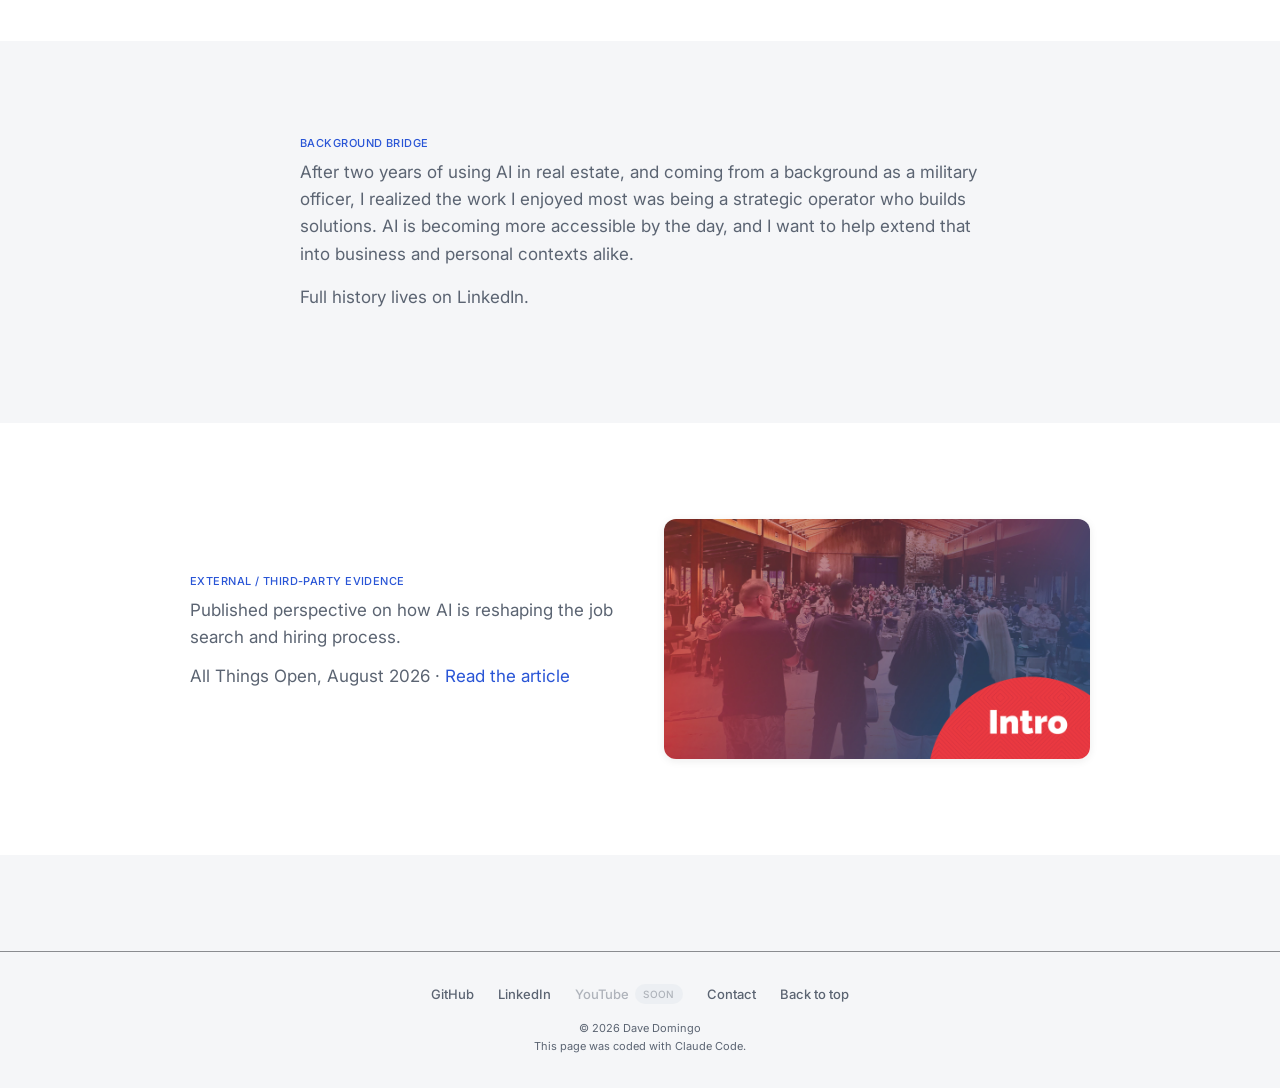
==== commit 289482f2: "Fix --border token to meet WCAG non-text contrast (1.4.11) Old --border (#DDE1E6 light / #2A313C dar" ====
--- a/index.html
+++ b/index.html
@@ -5,7 +5,7 @@
     <meta name="viewport" content="width=device-width, initial-scale=1.0">
     <title>Dave Domingo</title>
     <link rel="icon" type="image/svg+xml" href="favicon.svg">
-    <link rel="stylesheet" href="css/tokens.css?v=4">
+    <link rel="stylesheet" href="css/tokens.css?v=5">
     <link rel="stylesheet" href="css/base.css?v=3">
     <link rel="stylesheet" href="css/shared.css?v=2">
     <link rel="stylesheet" href="css/homepage.css?v=13">
--- a/css/tokens.css
+++ b/css/tokens.css
@@ -7,7 +7,7 @@
   --surface: #FFFFFF;
   --text-primary: #14181F;
   --text-secondary: #5B6472;
-  --border: #DDE1E6;
+  --border: #8A8C90;
   --accent: #2955D6;
   --on-accent: #FFFFFF;
   --code-bg: #E3E8ED;
@@ -71,7 +71,7 @@
     --surface: #161B22;
     --text-primary: #E8EBEF;
     --text-secondary: #9098A6;
-    --border: #2A313C;
+    --border: #66696F;
     --accent: #5B8AFF;
     --on-accent: #0D1117;
     --code-bg: #1C232C;
--- a/css/shared.css
+++ b/css/shared.css
@@ -179,7 +179,7 @@
 .triad-col.c2 { --triad-color: var(--cat-coverletter); }
 .triad-col.c3 { --triad-color: var(--cat-subcard); }
 
-.triad-col h4 {
+.triad-col h3 {
   font-family: var(--font-sans);
   font-weight: 500;
   font-size: 16px;
@@ -304,7 +304,7 @@
   padding: var(--space-6);
 }
 
-.bug-story h4 {
+.bug-story h3 {
   font-family: var(--font-sans);
   font-weight: 500;
   font-size: 15px;
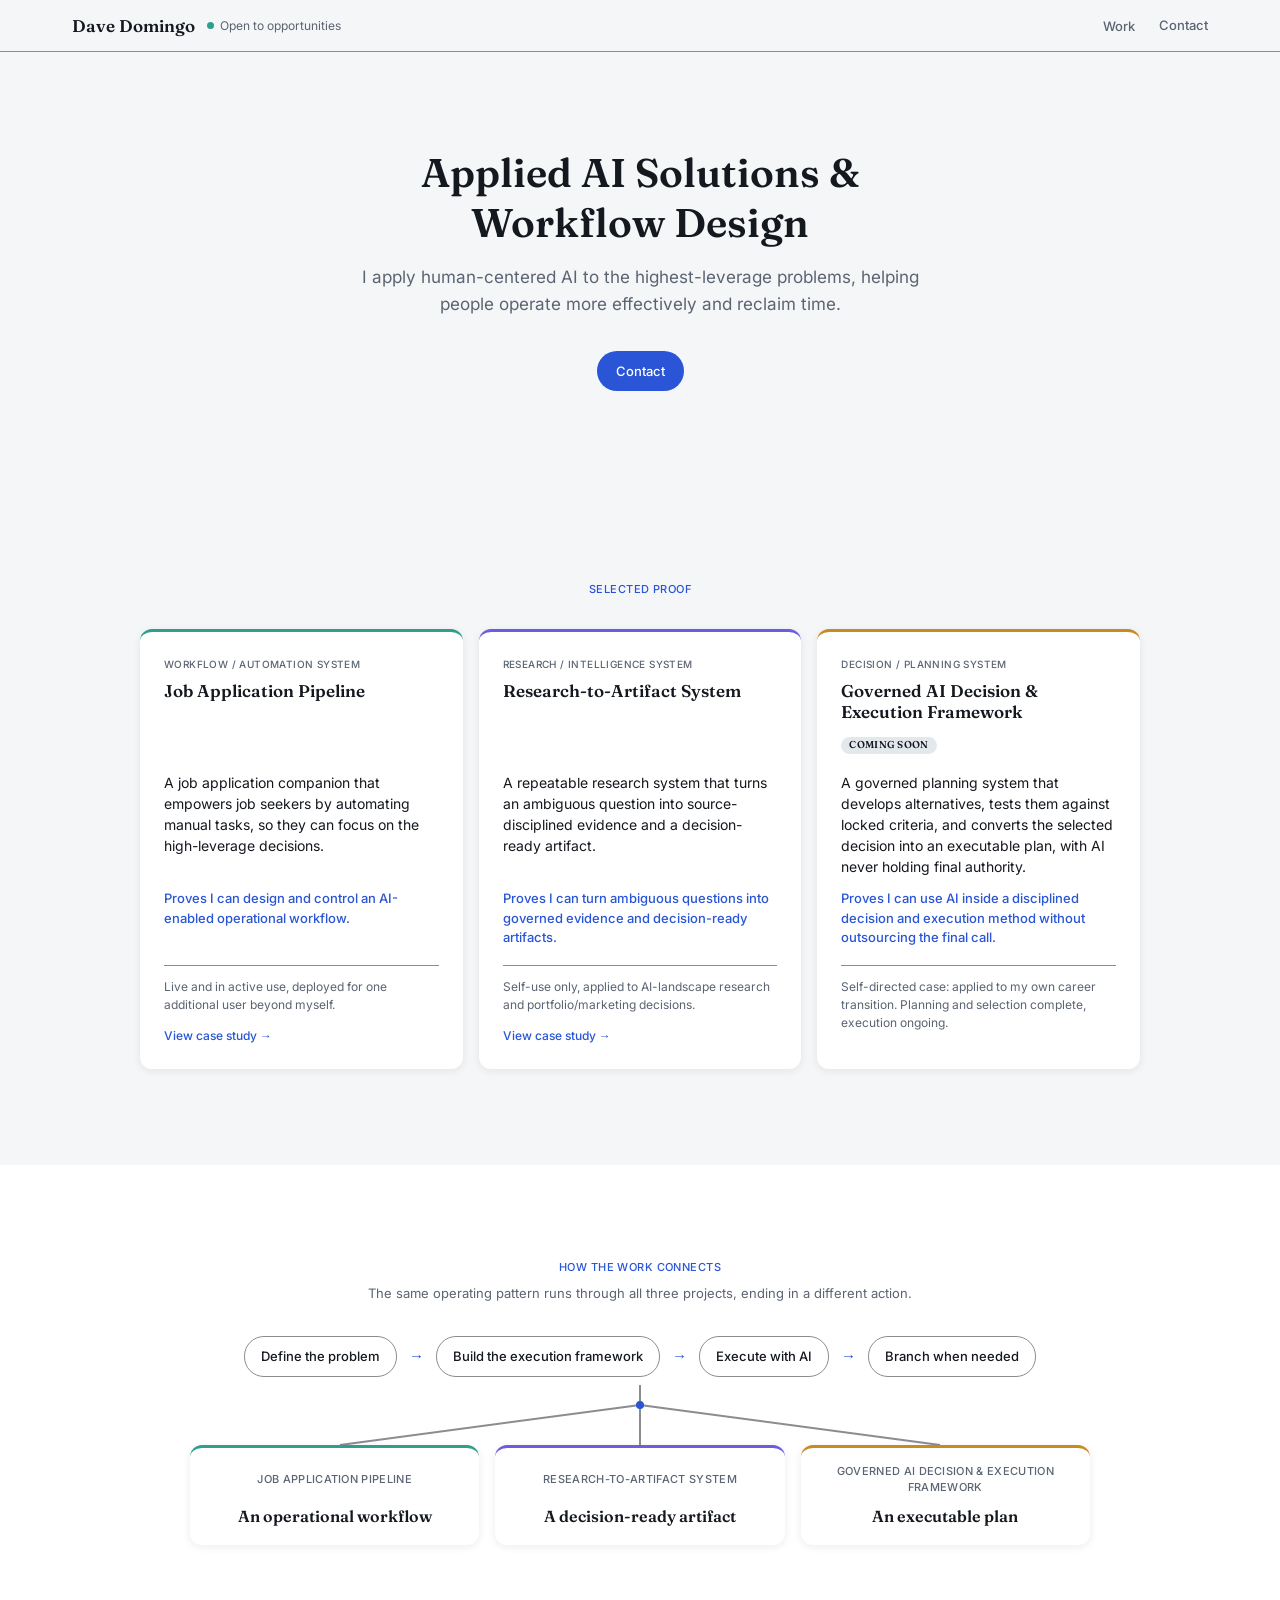
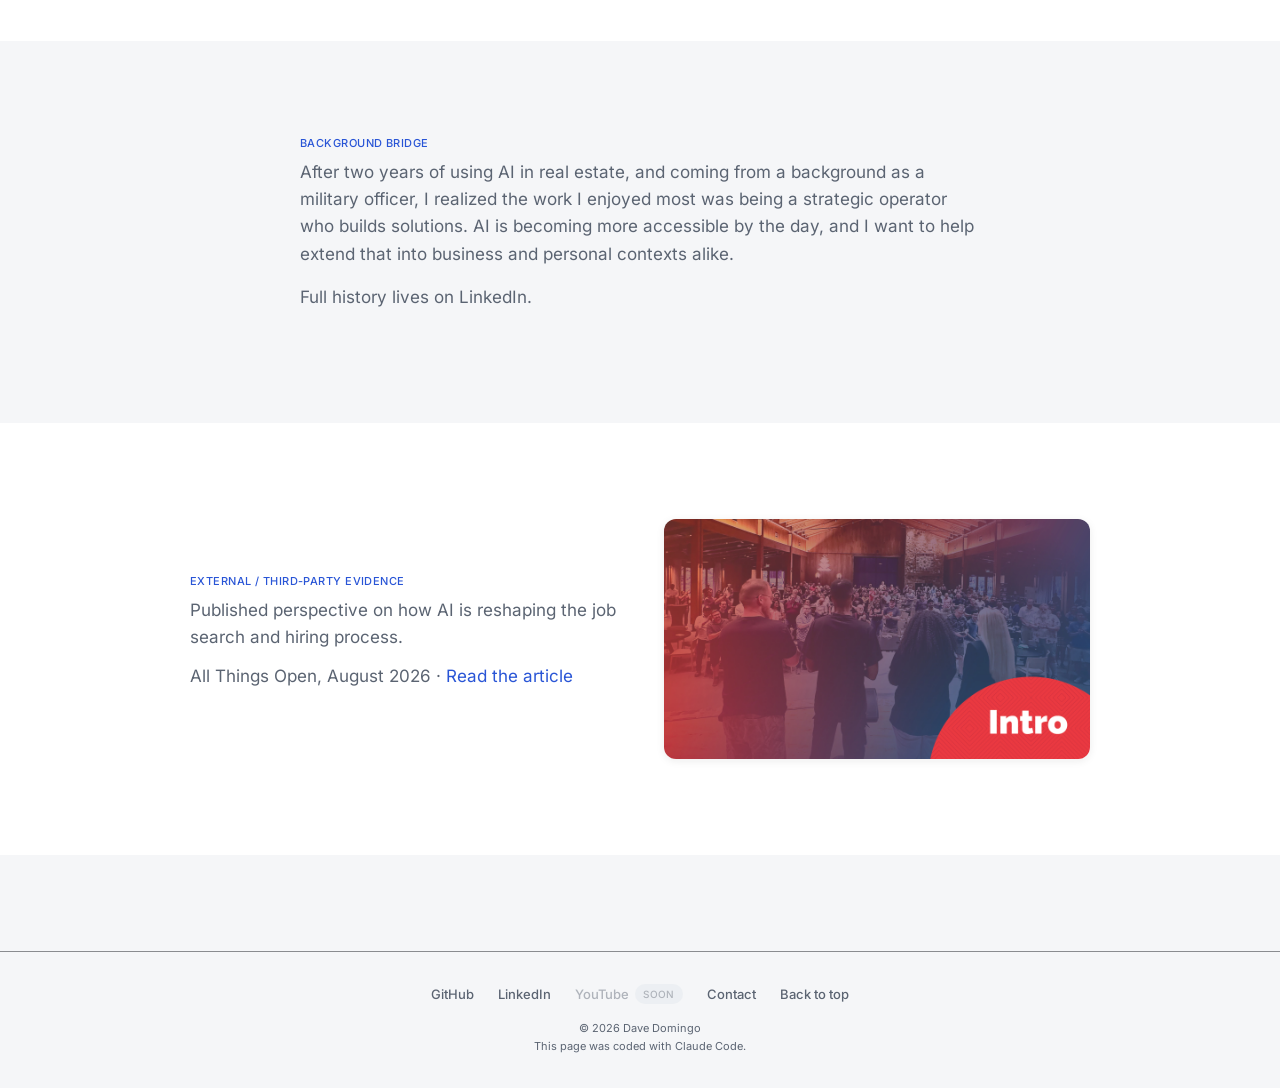
==== commit 9e04bdb8: "Self-host fonts; extend dialog-role fix to job-pipeline.html overlays Fonts: replace the Google Font" ====
--- a/index.html
+++ b/index.html
@@ -5,8 +5,8 @@
     <meta name="viewport" content="width=device-width, initial-scale=1.0">
     <title>Dave Domingo</title>
     <link rel="icon" type="image/svg+xml" href="favicon.svg">
-    <link rel="stylesheet" href="css/tokens.css?v=5">
-    <link rel="stylesheet" href="css/base.css?v=3">
+    <link rel="stylesheet" href="css/tokens.css?v=6">
+    <link rel="stylesheet" href="css/base.css?v=4">
     <link rel="stylesheet" href="css/shared.css?v=2">
     <link rel="stylesheet" href="css/homepage.css?v=13">
   </head>
--- a/css/tokens.css
+++ b/css/tokens.css
@@ -1,5 +1,33 @@
 /* Design tokens — site-wide. Colors are warm-neutral with a terracotta accent,
    adaptive to light/dark via prefers-color-scheme. Approved 2026-08-18. */
+
+/* Self-hosted fonts (moved off Google Fonts @import 2026-08-26 — @import
+   forced a 3-hop chain: base.css -> fonts.googleapis.com -> fonts.gstatic.com
+   before any font byte arrived. Same-origin files skip that entirely.
+   Only the weights actually used site-wide are included. */
+@font-face {
+  font-family: 'Fraunces';
+  font-style: normal;
+  font-weight: 600;
+  font-display: swap;
+  src: url('../fonts/fraunces-600.woff2') format('woff2');
+}
+
+@font-face {
+  font-family: 'Inter';
+  font-style: normal;
+  font-weight: 100 900;
+  font-display: swap;
+  src: url('../fonts/inter-variable.woff2') format('woff2');
+}
+
+@font-face {
+  font-family: 'IBM Plex Mono';
+  font-style: normal;
+  font-weight: 400;
+  font-display: swap;
+  src: url('../fonts/ibm-plex-mono-400.woff2') format('woff2');
+}
 
 :root {
   /* Color — light (default) — "Ink & Signal" */
--- a/css/base.css
+++ b/css/base.css
@@ -1,6 +1,5 @@
-/* Base element styles + resets. Loads on top of tokens.css. */
-
-@import url('https://fonts.googleapis.com/css2?family=Fraunces:opsz,wght@9..144,400;9..144,600&family=Inter:wght@400;500&family=IBM+Plex+Mono:wght@400;500&display=swap');
+/* Base element styles + resets. Loads on top of tokens.css.
+   Fonts are self-hosted via @font-face in tokens.css, not imported here. */
 
 *, *::before, *::after {
   box-sizing: border-box;
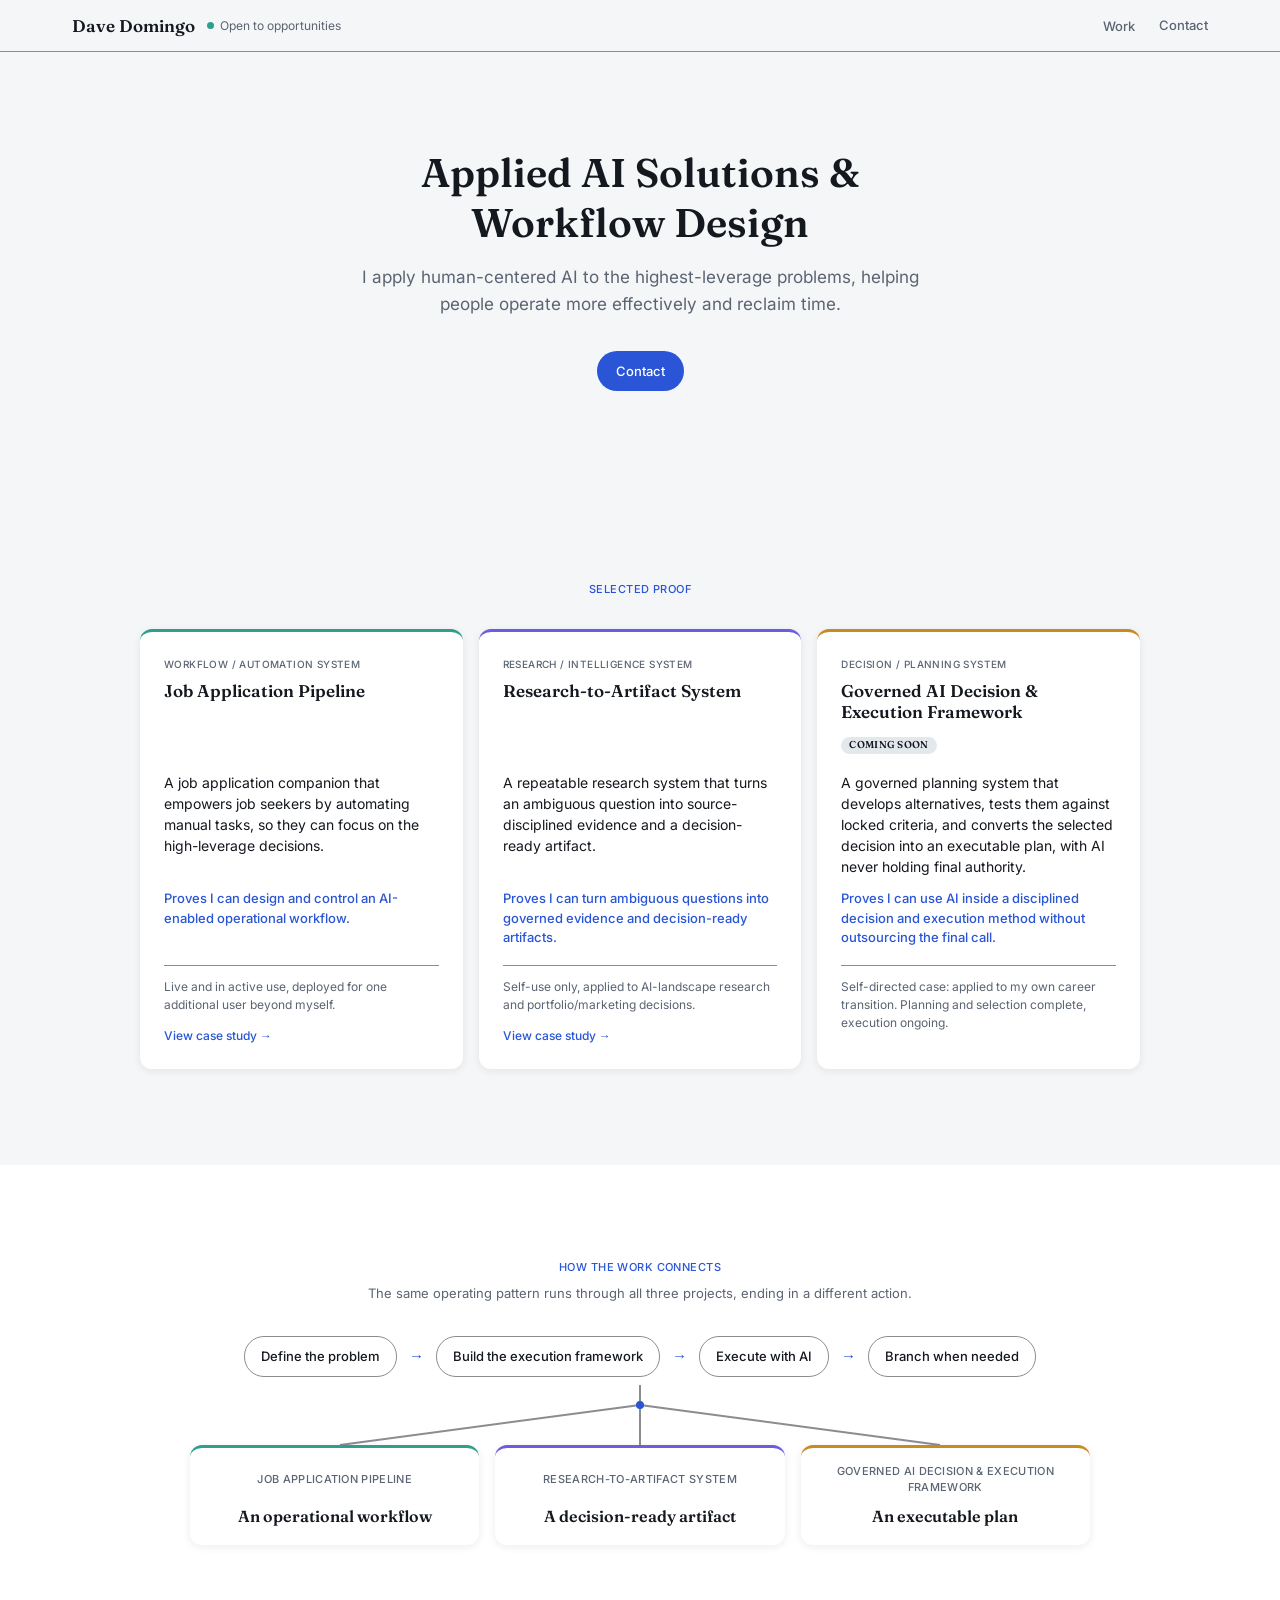
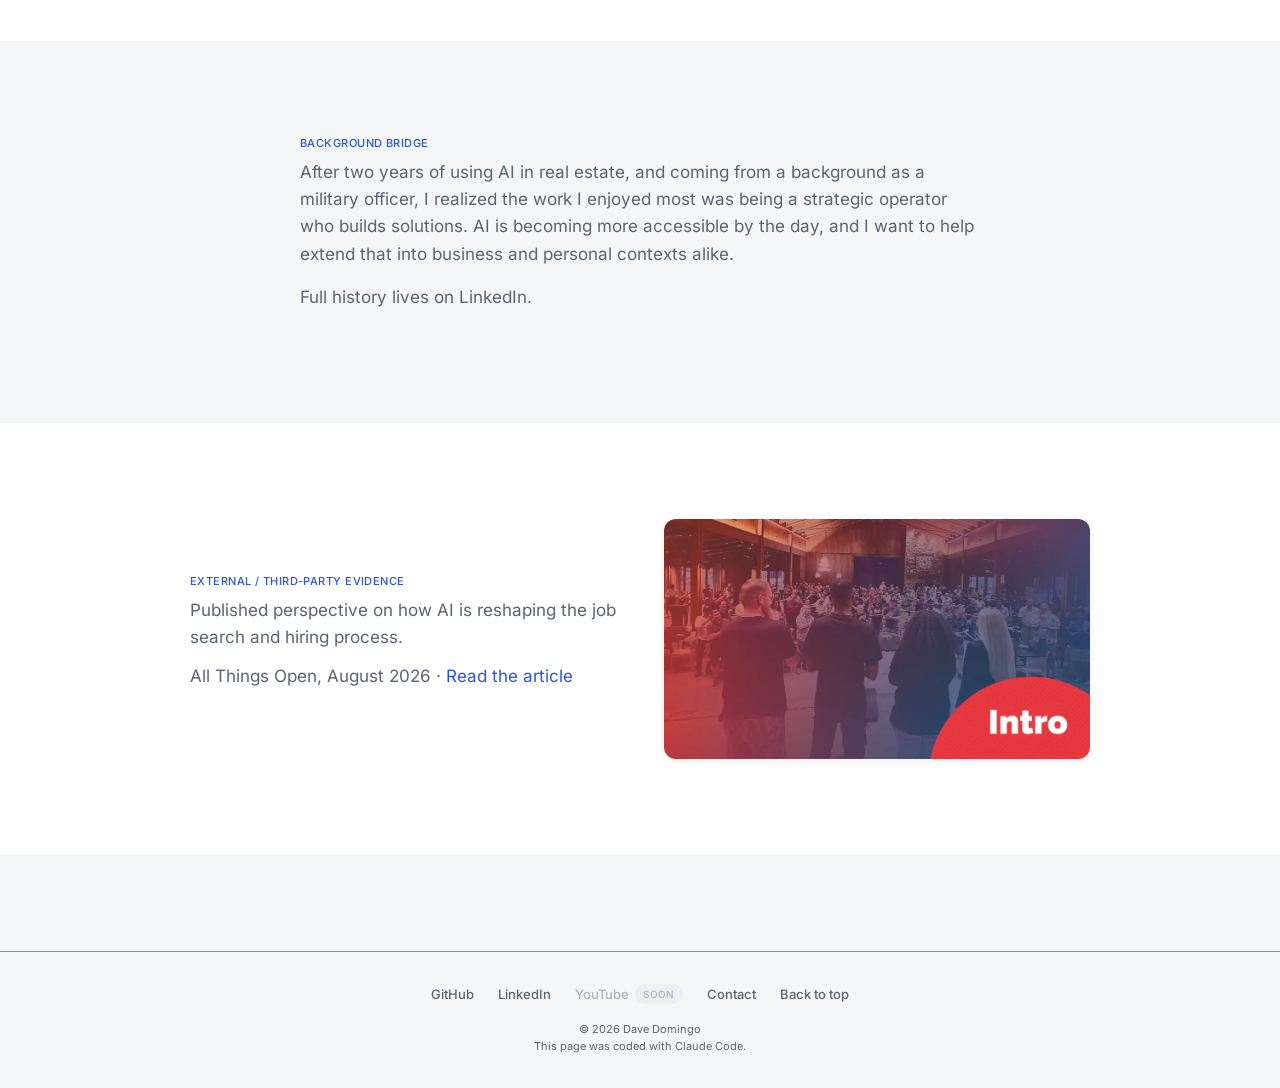
==== commit c2f47146: "Lazy-load and compress the site's one raster image The ATO citation image was a 1920px-wide, 324KB J" ====
--- a/index.html
+++ b/index.html
@@ -139,7 +139,10 @@
           </div>
           <div class="evidence-image">
             <a href="https://allthingsopen.org/articles/state-of-tech-ai-jobs-three-questions" target="_blank" rel="noopener">
-              <img src="img/ato-state-of-tech-ai-jobs-cover.jpg" alt="Cover image for &quot;The State of Tech and AI Jobs: Three questions worth asking,&quot; published by All Things Open">
+              <picture>
+                <source srcset="img/ato-state-of-tech-ai-jobs-cover.webp" type="image/webp">
+                <img src="img/ato-state-of-tech-ai-jobs-cover.jpg" alt="Cover image for &quot;The State of Tech and AI Jobs: Three questions worth asking,&quot; published by All Things Open" loading="lazy" decoding="async" width="1000" height="563">
+              </picture>
             </a>
           </div>
         </div>
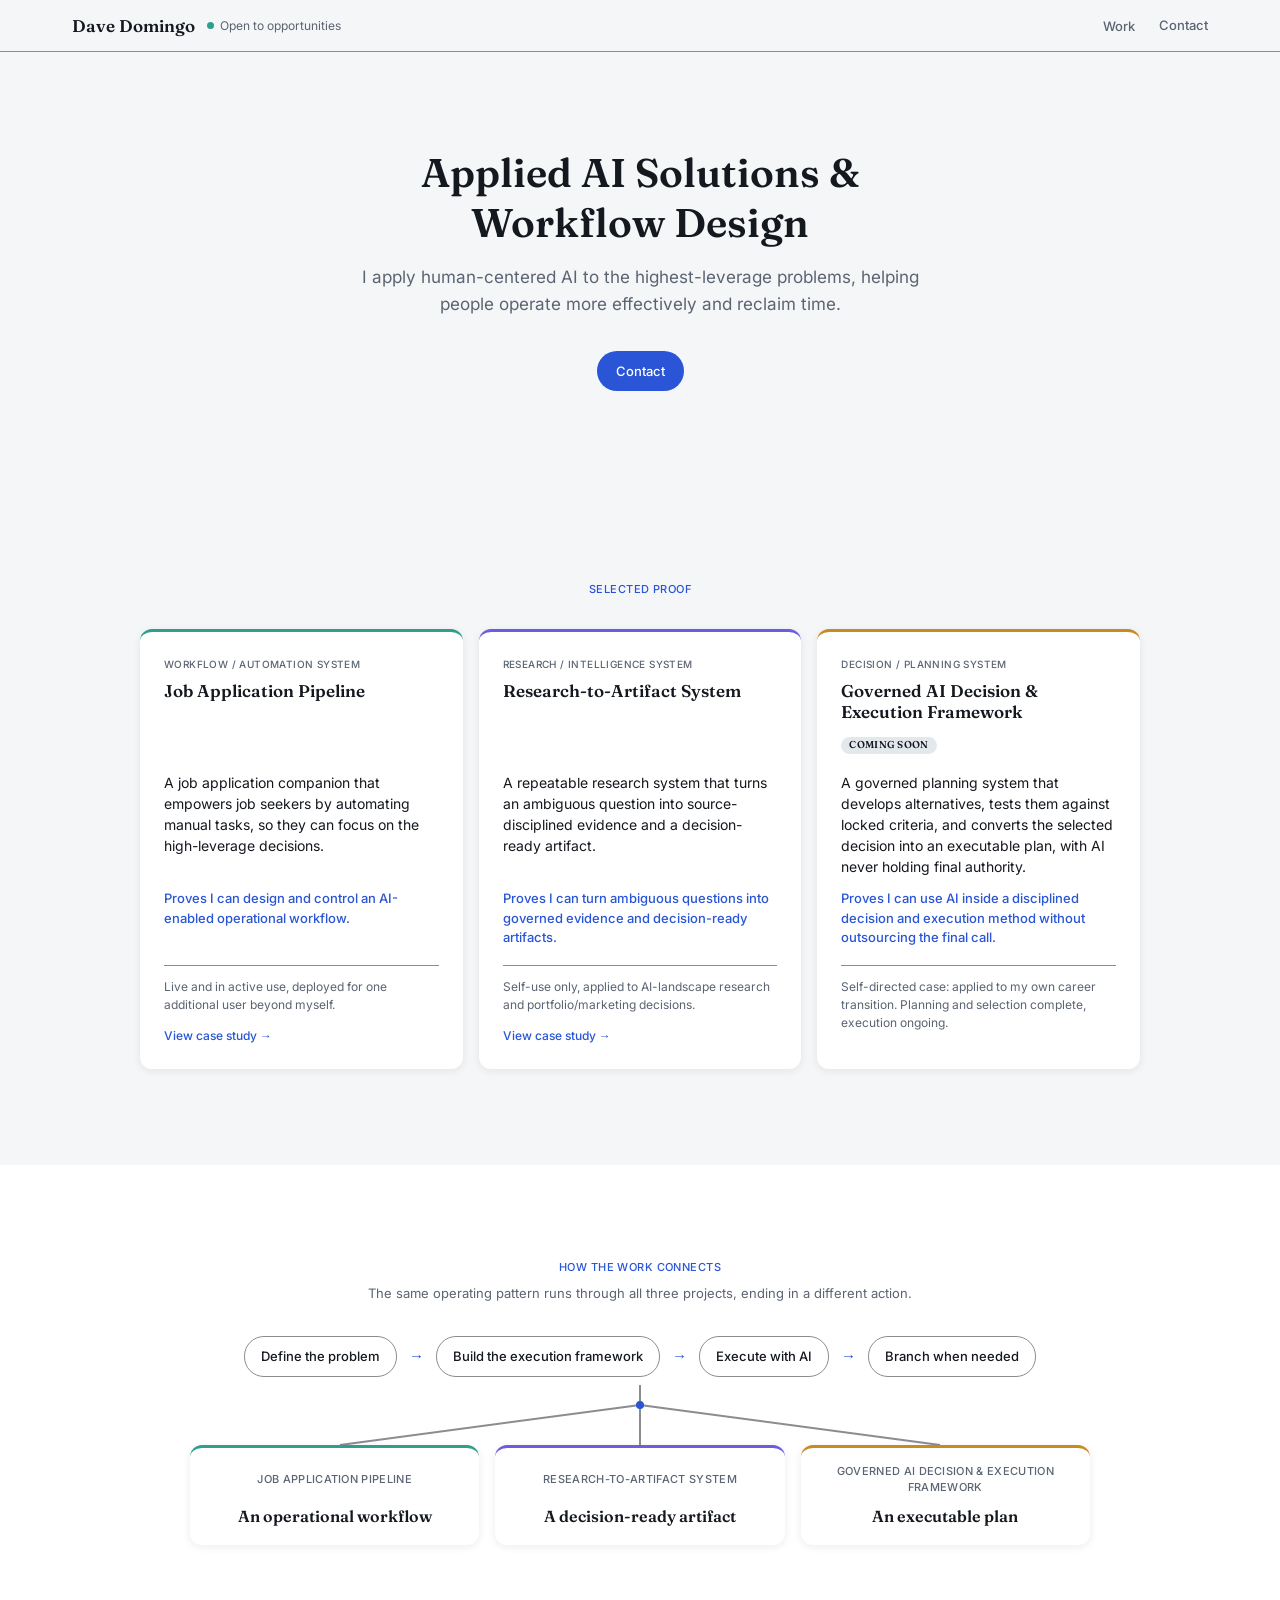
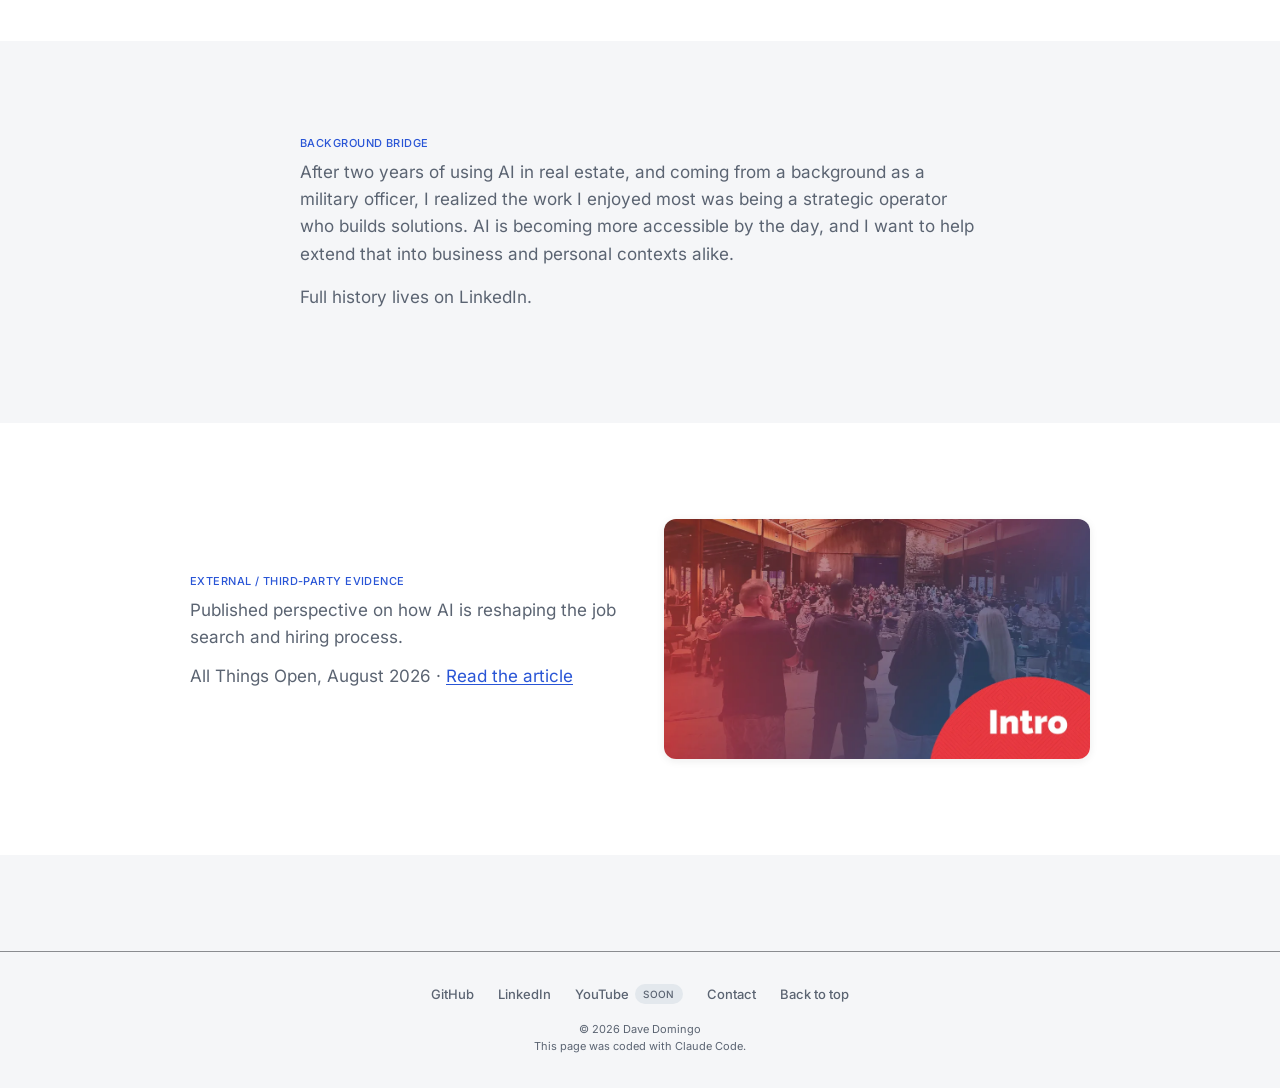
==== commit 2411055f: "Apply actionable PageSpeed Insights findings site-wide Performance: - Merge tokens.css + base.css + " ====
--- a/index.html
+++ b/index.html
@@ -4,10 +4,9 @@
     <meta charset="UTF-8">
     <meta name="viewport" content="width=device-width, initial-scale=1.0">
     <title>Dave Domingo</title>
+    <meta name="description" content="Dave Domingo's Applied AI portfolio, featuring real systems in active use: a job application pipeline and a repeatable research-to-artifact framework.">
     <link rel="icon" type="image/svg+xml" href="favicon.svg">
-    <link rel="stylesheet" href="css/tokens.css?v=6">
-    <link rel="stylesheet" href="css/base.css?v=4">
-    <link rel="stylesheet" href="css/shared.css?v=2">
+    <link rel="stylesheet" href="css/core.css?v=1">
     <link rel="stylesheet" href="css/homepage.css?v=13">
   </head>
   <body>
@@ -31,6 +30,7 @@
       </div>
     </header>
 
+    <main>
     <!-- Hero -->
     <section class="hero">
       <div class="container">
@@ -148,6 +148,7 @@
         </div>
       </div>
     </section>
+    </main>
 
     <footer class="site-footer">
       <div class="container site-footer-inner">
--- a/css/core.css
+++ b/css/core.css
@@ -0,0 +1,1127 @@
+/* Core stylesheet — tokens, resets, and shared components combined into one
+   file so every page pays for one render-blocking request instead of three.
+   These three concerns are still logically separate; the section dividers
+   below preserve that. If you're editing this file, know which section
+   you're in:
+     TOKENS    — color/type/spacing/radius/motion variables + @font-face
+     BASE      — element resets, body/h1-h3/code/a defaults, site header/footer/nav
+     SHARED    — components used (or reasonably likely to be reused) on more
+                 than one page
+   A page's own <page-name>.css loads after this file and should only ever
+   contain rules genuinely unique to that page. See STYLE_GUIDE.md. */
+
+/* ============================== TOKENS ============================== */
+
+/* Design tokens — site-wide. Colors are warm-neutral with a terracotta accent,
+   adaptive to light/dark via prefers-color-scheme. Approved 2026-08-18. */
+
+/* Self-hosted fonts (moved off Google Fonts @import 2026-08-26 — @import
+   forced a 3-hop chain: base.css -> fonts.googleapis.com -> fonts.gstatic.com
+   before any font byte arrived. Same-origin files skip that entirely.
+   Only the weights actually used site-wide are included. */
+@font-face {
+  font-family: 'Fraunces';
+  font-style: normal;
+  font-weight: 600;
+  font-display: swap;
+  src: url('../fonts/fraunces-600.woff2') format('woff2');
+}
+
+@font-face {
+  font-family: 'Inter';
+  font-style: normal;
+  font-weight: 100 900;
+  font-display: swap;
+  src: url('../fonts/inter-variable.woff2') format('woff2');
+}
+
+@font-face {
+  font-family: 'IBM Plex Mono';
+  font-style: normal;
+  font-weight: 400;
+  font-display: swap;
+  src: url('../fonts/ibm-plex-mono-400.woff2') format('woff2');
+}
+
+:root {
+  /* Color — light (default) — "Ink & Signal" */
+  --bg: #F5F6F8;
+  --surface: #FFFFFF;
+  --text-primary: #14181F;
+  --text-secondary: #5B6472;
+  --border: #8A8C90;
+  --accent: #2955D6;
+  --on-accent: #FFFFFF;
+  --code-bg: #E3E8ED;
+  --shadow-card: 0 2px 8px rgba(20, 24, 31, 0.08);
+
+  /* Diagram category colors — light */
+  --cat-foundation: #2955D6;
+  --cat-resume: #2E9E8F;
+  --cat-coverletter: #6C5CE0;
+  --cat-subcard: #C98A1F;
+
+  /* Typography */
+  --font-serif: 'Fraunces', Georgia, serif;
+  --font-sans: 'Inter', -apple-system, BlinkMacSystemFont, sans-serif;
+  --font-mono: 'IBM Plex Mono', 'Courier New', monospace;
+
+  --text-h1: clamp(1.75rem, 4vw, 2.5rem);
+  --text-h2: clamp(1.375rem, 3vw, 1.75rem);
+  --text-h3: 1.25rem;
+  --text-body: 1.0625rem;
+  --text-small: 0.8125rem;
+  --text-code: 0.875rem;
+
+  /* Spacing scale */
+  --space-1: 4px;
+  --space-2: 8px;
+  --space-3: 12px;
+  --space-4: 16px;
+  --space-5: 24px;
+  --space-6: 32px;
+  --space-7: 48px;
+  --space-8: 64px;
+  --space-9: 96px;
+
+  /* Layout */
+  --max-width: 1200px;
+  --reading-width: 680px;
+  --card-width: 440px;
+  --breakpoint-tablet: 1024px;
+  --breakpoint-mobile: 640px;
+
+  /* Radius */
+  --radius-sm: 6px;
+  --radius-lg: 12px;
+
+  /* Motion */
+  --transition-fast: 150ms ease-out;
+  --transition-base: 250ms ease;
+}
+
+@media (max-width: 640px) {
+  :root {
+    --card-width: 300px;
+  }
+}
+
+@media (prefers-color-scheme: dark) {
+  :root {
+    /* "Ink & Signal" — dark */
+    --bg: #0D1117;
+    --surface: #161B22;
+    --text-primary: #E8EBEF;
+    --text-secondary: #9098A6;
+    --border: #66696F;
+    --accent: #5B8AFF;
+    --on-accent: #0D1117;
+    --code-bg: #1C232C;
+    --shadow-card: 0 2px 8px rgba(0, 0, 0, 0.35);
+
+    --cat-foundation: #5B8AFF;
+    --cat-resume: #3FBBAA;
+    --cat-coverletter: #8B7CF0;
+    --cat-subcard: #D9A23E;
+  }
+}
+
+/* =============================== BASE ================================ */
+
+/* Base element styles + resets.
+   Fonts are self-hosted via @font-face in the TOKENS section above. */
+
+*, *::before, *::after {
+  box-sizing: border-box;
+}
+
+html {
+  -webkit-text-size-adjust: 100%;
+}
+
+body {
+  margin: 0;
+  background: var(--bg);
+  color: var(--text-primary);
+  font-family: var(--font-sans);
+  font-size: var(--text-body);
+  line-height: 1.6;
+}
+
+h1, h2, h3 {
+  font-family: var(--font-serif);
+  font-weight: 600;
+  color: var(--text-primary);
+  margin: 0 0 var(--space-4);
+  line-height: 1.25;
+}
+
+h1 { font-size: var(--text-h1); }
+h2 { font-size: var(--text-h2); }
+h3 { font-size: var(--text-h3); }
+
+p {
+  margin: 0 0 var(--space-4);
+  color: var(--text-secondary);
+}
+
+a {
+  color: var(--accent);
+  text-decoration: underline;
+  text-underline-offset: 2px;
+  transition: opacity var(--transition-fast);
+}
+
+a:hover {
+  opacity: 0.75;
+}
+
+a:focus-visible,
+button:focus-visible {
+  outline: 2px solid var(--accent);
+  outline-offset: 2px;
+}
+
+code, pre {
+  font-family: var(--font-mono);
+  font-size: var(--text-code);
+}
+
+code {
+  background: var(--code-bg);
+  border-radius: var(--radius-sm);
+  padding: 2px 6px;
+}
+
+pre {
+  background: var(--code-bg);
+  border-radius: var(--radius-sm);
+  padding: var(--space-3) var(--space-4);
+  overflow-x: auto;
+}
+
+pre code {
+  background: none;
+  padding: 0;
+}
+
+button {
+  font-family: var(--font-sans);
+  cursor: pointer;
+}
+
+img, svg {
+  max-width: 100%;
+}
+
+.container {
+  max-width: var(--max-width);
+  margin: 0 auto;
+  padding: 0 var(--space-6);
+}
+
+@media (max-width: 640px) {
+  .container {
+    padding: 0 var(--space-4);
+  }
+}
+
+.prose {
+  max-width: var(--reading-width);
+}
+
+.card {
+  background: var(--surface);
+  border: 1px solid var(--border);
+  border-radius: var(--radius-lg);
+  box-shadow: var(--shadow-card);
+  padding: var(--space-5);
+}
+
+@media (prefers-reduced-motion: reduce) {
+  * {
+    transition-duration: 0.01ms !important;
+  }
+}
+
+/* Site header (sticky, applies across every page) */
+
+.site-header {
+  position: sticky;
+  top: 0;
+  z-index: 50;
+  background: var(--bg);
+  border-bottom: 1px solid var(--border);
+}
+
+.site-header-inner {
+  display: flex;
+  justify-content: space-between;
+  align-items: center;
+  padding: var(--space-3) var(--space-6);
+}
+
+.site-identity {
+  display: flex;
+  align-items: center;
+  gap: var(--space-3);
+}
+
+.site-name {
+  font-family: var(--font-serif);
+  font-weight: 600;
+  font-size: 17px;
+  color: var(--text-primary);
+  text-decoration: none;
+}
+
+.site-name:hover {
+  opacity: 0.75;
+}
+
+.status-pill {
+  display: inline-flex;
+  align-items: center;
+  gap: 6px;
+  font-family: var(--font-sans);
+  font-size: 12px;
+  color: var(--text-secondary);
+}
+
+.status-dot {
+  width: 7px;
+  height: 7px;
+  border-radius: 50%;
+  background: var(--cat-resume);
+  flex-shrink: 0;
+}
+
+.site-nav {
+  display: flex;
+  align-items: center;
+  gap: var(--space-5);
+}
+
+.site-nav a {
+  font-family: var(--font-sans);
+  font-size: 13px;
+  font-weight: 500;
+  color: var(--text-secondary);
+  text-decoration: none;
+}
+
+.nav-dropdown {
+  position: relative;
+}
+
+.nav-dropdown-trigger {
+  font-family: var(--font-sans);
+  font-size: 13px;
+  font-weight: 500;
+  color: var(--text-secondary);
+  background: none;
+  border: none;
+  padding: 0;
+}
+
+.nav-dropdown-trigger:hover {
+  opacity: 0.75;
+}
+
+.nav-dropdown-menu {
+  position: absolute;
+  top: calc(100% + 12px);
+  left: 50%;
+  transform: translateX(-50%);
+  background: var(--surface);
+  border: 1px solid var(--border);
+  border-radius: var(--radius-lg);
+  box-shadow: var(--shadow-card);
+  padding: var(--space-2);
+  min-width: 220px;
+  display: flex;
+  flex-direction: column;
+  z-index: 60;
+}
+
+.nav-dropdown-menu[hidden] {
+  display: none;
+}
+
+.nav-dropdown-menu a,
+.dropdown-item-disabled {
+  font-family: var(--font-sans);
+  font-size: 13px;
+  padding: var(--space-2) var(--space-3);
+  border-radius: var(--radius-sm);
+  color: var(--text-primary);
+  text-decoration: none;
+  display: flex;
+  align-items: flex-start;
+  justify-content: space-between;
+  gap: var(--space-2);
+}
+
+.dropdown-item-disabled .soon-tag {
+  margin-top: 2px;
+}
+
+.nav-dropdown-menu a:hover {
+  background: var(--code-bg);
+  opacity: 1;
+}
+
+.dropdown-item-disabled {
+  color: var(--text-secondary);
+  cursor: default;
+}
+
+/* Site footer (applies across every page) */
+
+.site-footer {
+  border-top: 1px solid var(--border);
+  margin-top: var(--space-9);
+}
+
+.site-footer-inner {
+  padding: var(--space-6);
+  display: flex;
+  flex-direction: column;
+  align-items: center;
+  gap: var(--space-4);
+  text-align: center;
+}
+
+.footer-links {
+  display: flex;
+  gap: var(--space-5);
+  flex-wrap: wrap;
+  justify-content: center;
+}
+
+.footer-links a {
+  font-family: var(--font-sans);
+  font-size: 13px;
+  font-weight: 500;
+  color: var(--text-secondary);
+  text-decoration: none;
+}
+
+.footer-links a:hover {
+  color: var(--accent);
+  opacity: 1;
+}
+
+.footer-link-disabled {
+  font-family: var(--font-sans);
+  font-size: 13px;
+  font-weight: 500;
+  color: var(--text-secondary);
+  cursor: default;
+  display: inline-flex;
+  align-items: center;
+  gap: 6px;
+}
+
+.soon-tag {
+  font-size: 10px;
+  font-weight: 500;
+  background: var(--code-bg);
+  border-radius: 10px;
+  padding: 2px 8px;
+  text-transform: uppercase;
+  letter-spacing: 0.03em;
+}
+
+.footer-meta p {
+  font-size: 11px;
+  color: var(--text-secondary);
+  margin: 0;
+  line-height: 1.6;
+}
+
+/* ============================== SHARED ================================ */
+
+/* Shared component library. See STYLE_GUIDE.md for the "when to use which"
+   reference. A page-specific stylesheet should only ever contain rules that
+   are genuinely unique to that page — if a second page needs the same rule,
+   it belongs here instead. */
+
+/* Section rhythm */
+
+.section {
+  padding: var(--space-9) 0;
+}
+
+.section-tint {
+  background: var(--surface);
+}
+
+.section-heading {
+  text-align: center;
+  margin-bottom: var(--space-6);
+}
+
+.eyebrow {
+  font-family: var(--font-sans);
+  font-size: 11px;
+  font-weight: 500;
+  color: var(--accent);
+  text-transform: uppercase;
+  letter-spacing: 0.04em;
+  margin-bottom: var(--space-2);
+}
+
+.hero {
+  text-align: center;
+  padding: var(--space-9) 0;
+}
+
+.status-line {
+  font-family: var(--font-sans);
+  font-size: var(--text-small);
+  color: var(--text-secondary);
+  margin-bottom: var(--space-5);
+}
+
+/* Buttons */
+
+.btn-row {
+  display: flex;
+  gap: var(--space-3);
+  justify-content: center;
+  flex-wrap: wrap;
+}
+
+.btn-pill {
+  font-family: var(--font-sans);
+  font-size: 13px;
+  font-weight: 500;
+  padding: 9px 18px;
+  border-radius: 20px;
+  text-decoration: none;
+  display: inline-block;
+}
+
+.btn-pill-primary {
+  background: var(--accent);
+  color: var(--on-accent);
+  border: 1px solid transparent;
+}
+
+.btn-pill-secondary {
+  background: var(--code-bg);
+  color: var(--text-primary);
+  border: 1px solid var(--border);
+}
+
+/* At-a-glance strip (executive-snapshot fact cards) */
+
+.at-a-glance-label {
+  font-family: var(--font-sans);
+  font-size: 10px;
+  font-weight: 500;
+  color: var(--text-secondary);
+  text-transform: uppercase;
+  letter-spacing: 0.04em;
+  margin: var(--space-7) 0 var(--space-3);
+}
+
+.glance-row {
+  display: flex;
+  gap: var(--space-3);
+  justify-content: center;
+  flex-wrap: wrap;
+  max-width: 900px;
+  margin: 0 auto;
+}
+
+.glance-card {
+  background: var(--surface);
+  border-radius: var(--radius-lg);
+  box-shadow: var(--shadow-card);
+  padding: var(--space-4);
+  flex: 1;
+  min-width: 220px;
+  max-width: 280px;
+  text-align: left;
+}
+
+.glance-card p {
+  font-size: 13px;
+  color: var(--text-secondary);
+  margin: 0;
+  line-height: 1.5;
+}
+
+/* Long-form prose */
+
+.prose-block {
+  max-width: var(--reading-width);
+  margin: 0 auto;
+}
+
+.prose-block p {
+  font-size: var(--text-body);
+  color: var(--text-secondary);
+  line-height: 1.6;
+}
+
+/* Two-column decision/condition cards (e.g. "key decisions", "method selection") */
+
+.card-grid {
+  display: grid;
+  grid-template-columns: repeat(2, 1fr);
+  gap: var(--space-4);
+  max-width: 800px;
+  margin: 0 auto;
+}
+
+@media (max-width: 640px) {
+  .card-grid { grid-template-columns: 1fr; }
+}
+
+.decision-card {
+  background: var(--bg);
+  border-radius: var(--radius-lg);
+  padding: var(--space-4);
+  font-size: 13px;
+  color: var(--text-secondary);
+  line-height: 1.5;
+}
+
+.decision-card p {
+  margin: 0;
+}
+
+/* Three-column boundary/ownership split (uses the resume/coverletter/subcard
+   category triad purely for visual differentiation, not shared semantics) */
+
+.triad-grid {
+  display: grid;
+  grid-template-columns: repeat(3, 1fr);
+  gap: var(--space-4);
+}
+
+@media (max-width: 768px) {
+  .triad-grid { grid-template-columns: 1fr; }
+}
+
+.triad-col {
+  background: var(--surface);
+  border-radius: var(--radius-lg);
+  padding: var(--space-5);
+  border-top: 3px solid var(--triad-color, var(--border));
+  box-shadow: var(--shadow-card);
+  display: flex;
+  flex-direction: column;
+}
+
+.triad-col.c1 { --triad-color: var(--cat-resume); }
+.triad-col.c2 { --triad-color: var(--cat-coverletter); }
+.triad-col.c3 { --triad-color: var(--cat-subcard); }
+
+.triad-col h3 {
+  font-family: var(--font-sans);
+  font-weight: 500;
+  font-size: 16px;
+  color: var(--text-primary);
+  margin: 0 0 var(--space-3);
+}
+
+.triad-col ul {
+  margin: 0 0 var(--space-3);
+  padding-left: 18px;
+}
+
+.triad-col li {
+  font-size: 14px;
+  line-height: 1.5;
+  color: var(--text-secondary);
+  margin-bottom: var(--space-2);
+}
+
+.triad-col .why {
+  font-size: 13px;
+  line-height: 1.5;
+  color: var(--text-secondary);
+  border-top: 1px solid var(--border);
+  padding-top: var(--space-3);
+  margin-top: auto;
+}
+
+/* Small classification/concept tags */
+
+.term-list {
+  max-width: 640px;
+  margin: 0 auto var(--space-6);
+  display: flex;
+  flex-wrap: wrap;
+  gap: var(--space-2);
+  justify-content: center;
+}
+
+.term-pill {
+  font-family: var(--font-sans);
+  font-size: 12px;
+  font-weight: 500;
+  color: var(--accent);
+  background: var(--code-bg);
+  border: 1px solid var(--border);
+  border-radius: 14px;
+  padding: 4px 12px;
+}
+
+/* Only pills that are real buttons (job-pipeline's expandable-term pills) get
+   interactive affordances — a static classification label should never look
+   clickable. */
+button.term-pill {
+  cursor: pointer;
+}
+
+button.term-pill:hover {
+  opacity: 0.8;
+}
+
+/* Wrapping row of pill-shaped steps connected by arrows (a linear process:
+   homepage's "how the work connects", the research page's operating model) */
+
+.pill-flow {
+  display: flex;
+  flex-wrap: wrap;
+  align-items: center;
+  justify-content: center;
+  gap: var(--space-3);
+  max-width: 900px;
+  margin: 0 auto;
+}
+
+.pill-flow-step {
+  background: var(--surface);
+  border: 1px solid var(--border);
+  border-radius: 20px;
+  padding: 9px 16px;
+  font-family: var(--font-sans);
+  font-size: 13px;
+  font-weight: 500;
+  color: var(--text-primary);
+  white-space: nowrap;
+}
+
+.pill-flow-arrow {
+  color: var(--accent);
+  font-size: 15px;
+  flex-shrink: 0;
+}
+
+@media (max-width: 640px) {
+  .pill-flow-arrow { display: none; }
+  .pill-flow { flex-direction: column; align-items: stretch; }
+  .pill-flow-step { text-align: center; }
+}
+
+/* Evidence-state badge (e.g. Demonstrated / Self-use / External validation) */
+
+.state-badge {
+  display: inline-block;
+  font-family: var(--font-sans);
+  font-size: 11px;
+  font-weight: 500;
+  color: var(--accent);
+  background: var(--code-bg);
+  border: 1px solid var(--border);
+  border-radius: 12px;
+  padding: 3px 12px;
+  margin-bottom: var(--space-2);
+}
+
+/* Sequential fault/round record (debug timelines, convergence excerpts) */
+
+.bug-story {
+  max-width: 620px;
+  margin: 0 auto var(--space-6);
+  background: var(--surface);
+  border-radius: var(--radius-lg);
+  box-shadow: var(--shadow-card);
+  padding: var(--space-6);
+}
+
+.bug-story h3 {
+  font-family: var(--font-sans);
+  font-weight: 500;
+  font-size: 15px;
+  color: var(--text-primary);
+  margin: 0 0 var(--space-2);
+}
+
+.bug-story .bs-note {
+  font-size: 12.5px;
+  color: var(--text-secondary);
+  margin: 0 0 var(--space-5);
+}
+
+.timeline {
+  position: relative;
+  padding-left: 28px;
+}
+
+.timeline::before {
+  content: '';
+  position: absolute;
+  left: 5px;
+  top: 4px;
+  bottom: 4px;
+  width: 2px;
+  background: var(--border);
+}
+
+.timeline-step {
+  position: relative;
+  margin-bottom: var(--space-4);
+}
+
+.timeline-step:last-child {
+  margin-bottom: 0;
+}
+
+.timeline-dot {
+  position: absolute;
+  left: -28px;
+  top: 3px;
+  width: 12px;
+  height: 12px;
+  border-radius: 50%;
+  background: var(--bg);
+  border: 2px solid var(--accent);
+}
+
+.timeline-step.is-fail .timeline-dot,
+.timeline-step.is-final .timeline-dot {
+  background: var(--accent);
+}
+
+.timeline-step.is-fail .timeline-step-label {
+  color: var(--text-primary);
+}
+
+.timeline-step-label {
+  font-family: var(--font-sans);
+  font-size: 11px;
+  font-weight: 500;
+  color: var(--accent);
+  text-transform: uppercase;
+  letter-spacing: 0.03em;
+  margin-bottom: 3px;
+}
+
+.timeline-step-detail {
+  font-family: var(--font-sans);
+  font-size: 13px;
+  color: var(--text-secondary);
+  line-height: 1.5;
+}
+
+.timeline-step-detail strong {
+  color: var(--text-primary);
+}
+
+/* Limitations / deeper-inspection footer */
+
+.limits-block {
+  max-width: var(--reading-width);
+  margin: 0 auto;
+}
+
+.limits-block p {
+  font-size: var(--text-body);
+  color: var(--text-secondary);
+  line-height: 1.6;
+}
+
+.inspect-links {
+  font-family: var(--font-sans);
+  font-size: var(--text-small);
+  color: var(--text-secondary);
+  text-align: center;
+  margin-top: var(--space-5);
+}
+
+.inspect-links a {
+  color: var(--accent);
+}
+
+/* Card carousel + expand overlay (job-pipeline.html's diagram carousel and
+   the research page's study cards both use this exact markup pattern —
+   see STYLE_GUIDE.md). A page includes this only if it has a carousel, and
+   loads js/carousel.js for the interaction behavior. */
+
+.view-all-row {
+  text-align: center;
+  margin-bottom: var(--space-4);
+}
+
+.view-all-btn {
+  font-family: var(--font-sans);
+  font-size: 12px;
+  font-weight: 500;
+  background: var(--code-bg);
+  color: var(--text-primary);
+  border: 1px solid var(--border);
+  border-radius: 14px;
+  padding: 6px 16px;
+  cursor: pointer;
+}
+
+.carousel-wrap {
+  position: relative;
+  margin-bottom: var(--space-6);
+}
+
+.carousel {
+  display: flex;
+  gap: var(--space-4);
+  overflow-x: auto;
+  scroll-snap-type: x mandatory;
+  padding: var(--space-2) 4px var(--space-2);
+  scrollbar-width: none;
+}
+
+.carousel::-webkit-scrollbar {
+  display: none;
+}
+
+.view-all-overlay {
+  display: none;
+  position: fixed;
+  inset: 0;
+  background: rgba(28, 24, 21, 0.55);
+  z-index: 150;
+  padding: var(--space-6) var(--space-4);
+  overflow-y: auto;
+  opacity: 0;
+  transition: opacity var(--transition-base);
+}
+
+.view-all-overlay.open {
+  display: block;
+}
+
+.view-all-overlay.visible {
+  opacity: 1;
+}
+
+.view-all-inner {
+  max-width: 1200px;
+  margin: 0 auto;
+  background: var(--bg);
+  border-radius: var(--radius-lg);
+  padding: 0 var(--space-6) var(--space-6);
+  position: relative;
+  transform: scale(0.97);
+  transition: transform var(--transition-base);
+}
+
+.view-all-overlay.visible .view-all-inner {
+  transform: scale(1);
+}
+
+.view-all-header {
+  display: flex;
+  justify-content: space-between;
+  align-items: center;
+  margin-bottom: var(--space-6);
+  position: sticky;
+  top: 0;
+  background: var(--bg);
+  padding: var(--space-6) 0 var(--space-3);
+  z-index: 5;
+}
+
+.view-all-header h3 {
+  margin: 0;
+}
+
+.view-all-grid {
+  display: grid;
+  grid-template-columns: repeat(auto-fill, minmax(320px, 1fr));
+  gap: var(--space-4);
+}
+
+.view-all-grid .diagram-card {
+  flex: none;
+  width: 100%;
+}
+
+.carousel-fade {
+  position: absolute;
+  top: 0;
+  bottom: var(--space-2);
+  width: 64px;
+  pointer-events: none;
+  z-index: 2;
+  opacity: 0;
+  transition: opacity var(--transition-fast);
+}
+
+.carousel-fade.visible {
+  opacity: 1;
+}
+
+.carousel-fade.left {
+  left: 0;
+  background: linear-gradient(to right, var(--bg), transparent);
+}
+
+.carousel-fade.right {
+  right: 0;
+  background: linear-gradient(to left, var(--bg), transparent);
+}
+
+.section-tint .carousel-fade.left {
+  background: linear-gradient(to right, var(--surface), transparent);
+}
+
+.section-tint .carousel-fade.right {
+  background: linear-gradient(to left, var(--surface), transparent);
+}
+
+.carousel-arrow {
+  position: absolute;
+  top: 50%;
+  transform: translateY(-50%);
+  z-index: 3;
+  width: 36px;
+  height: 36px;
+  border-radius: 50%;
+  background: var(--surface);
+  border: 1px solid var(--border);
+  box-shadow: var(--shadow-card);
+  cursor: pointer;
+  display: flex;
+  align-items: center;
+  justify-content: center;
+  transition: opacity var(--transition-fast);
+}
+
+.carousel-arrow.prev { left: -14px; }
+.carousel-arrow.next { right: -14px; }
+
+.carousel-arrow[disabled] {
+  opacity: 0;
+  pointer-events: none;
+}
+
+.carousel-arrow svg {
+  width: 16px;
+  height: 16px;
+  stroke: var(--text-primary);
+}
+
+@media (max-width: 640px) {
+  .carousel-arrow { display: none; }
+}
+
+.diagram-card {
+  flex: 0 0 var(--card-width);
+  scroll-snap-align: start;
+  background: var(--surface);
+  border: 1px solid var(--border);
+  border-radius: var(--radius-lg);
+  box-shadow: var(--shadow-card);
+  padding: var(--space-4);
+  display: flex;
+  flex-direction: column;
+}
+
+.diagram-card h3 {
+  font-size: 17px;
+  margin: 0 0 6px;
+  min-height: 42px;
+}
+
+.diagram-card .card-desc {
+  font-size: 14px;
+  color: var(--text-secondary);
+  line-height: 1.5;
+  margin: 0 0 var(--space-3);
+  display: -webkit-box;
+  -webkit-line-clamp: 3;
+  -webkit-box-orient: vertical;
+  overflow: hidden;
+  min-height: calc(1.5em * 3);
+}
+
+.expand-btn {
+  font-family: var(--font-sans);
+  font-size: 12px;
+  font-weight: 500;
+  color: var(--accent);
+  background: none;
+  border: none;
+  padding: 0;
+  cursor: pointer;
+  margin-top: auto;
+  text-align: left;
+}
+
+.overlay-backdrop {
+  display: none;
+  position: fixed;
+  inset: 0;
+  background: rgba(28, 24, 21, 0.55);
+  z-index: 200;
+  align-items: center;
+  justify-content: center;
+  padding: var(--space-4);
+  opacity: 0;
+  transition: opacity var(--transition-base);
+}
+
+.overlay-backdrop.open {
+  display: flex;
+}
+
+.overlay-backdrop.visible {
+  opacity: 1;
+}
+
+.overlay-card {
+  background: var(--surface);
+  border-radius: var(--radius-lg);
+  padding: var(--space-6);
+  max-width: 460px;
+  width: 100%;
+  max-height: 85vh;
+  overflow-y: auto;
+  position: relative;
+  transform: scale(0.97);
+  transition: transform var(--transition-base);
+}
+
+.overlay-card.wide {
+  max-width: 640px;
+}
+
+.overlay-backdrop.visible .overlay-card {
+  transform: scale(1);
+}
+
+.overlay-close {
+  position: absolute;
+  top: 14px;
+  right: 14px;
+  background: var(--code-bg);
+  color: var(--text-primary);
+  border: none;
+  border-radius: 50%;
+  width: 26px;
+  height: 26px;
+  cursor: pointer;
+  font-size: 13px;
+}
+
+.overlay-card p {
+  font-size: 14px;
+  color: var(--text-primary);
+  line-height: 1.6;
+}
--- a/css/homepage.css
+++ b/css/homepage.css
@@ -1,5 +1,5 @@
 /* Homepage — page-specific component styles.
-   Shared section/button/prose rules now live in shared.css. */
+   Shared section/button/prose rules live in core.css's SHARED section. */
 
 .hero h1 {
   max-width: 640px;
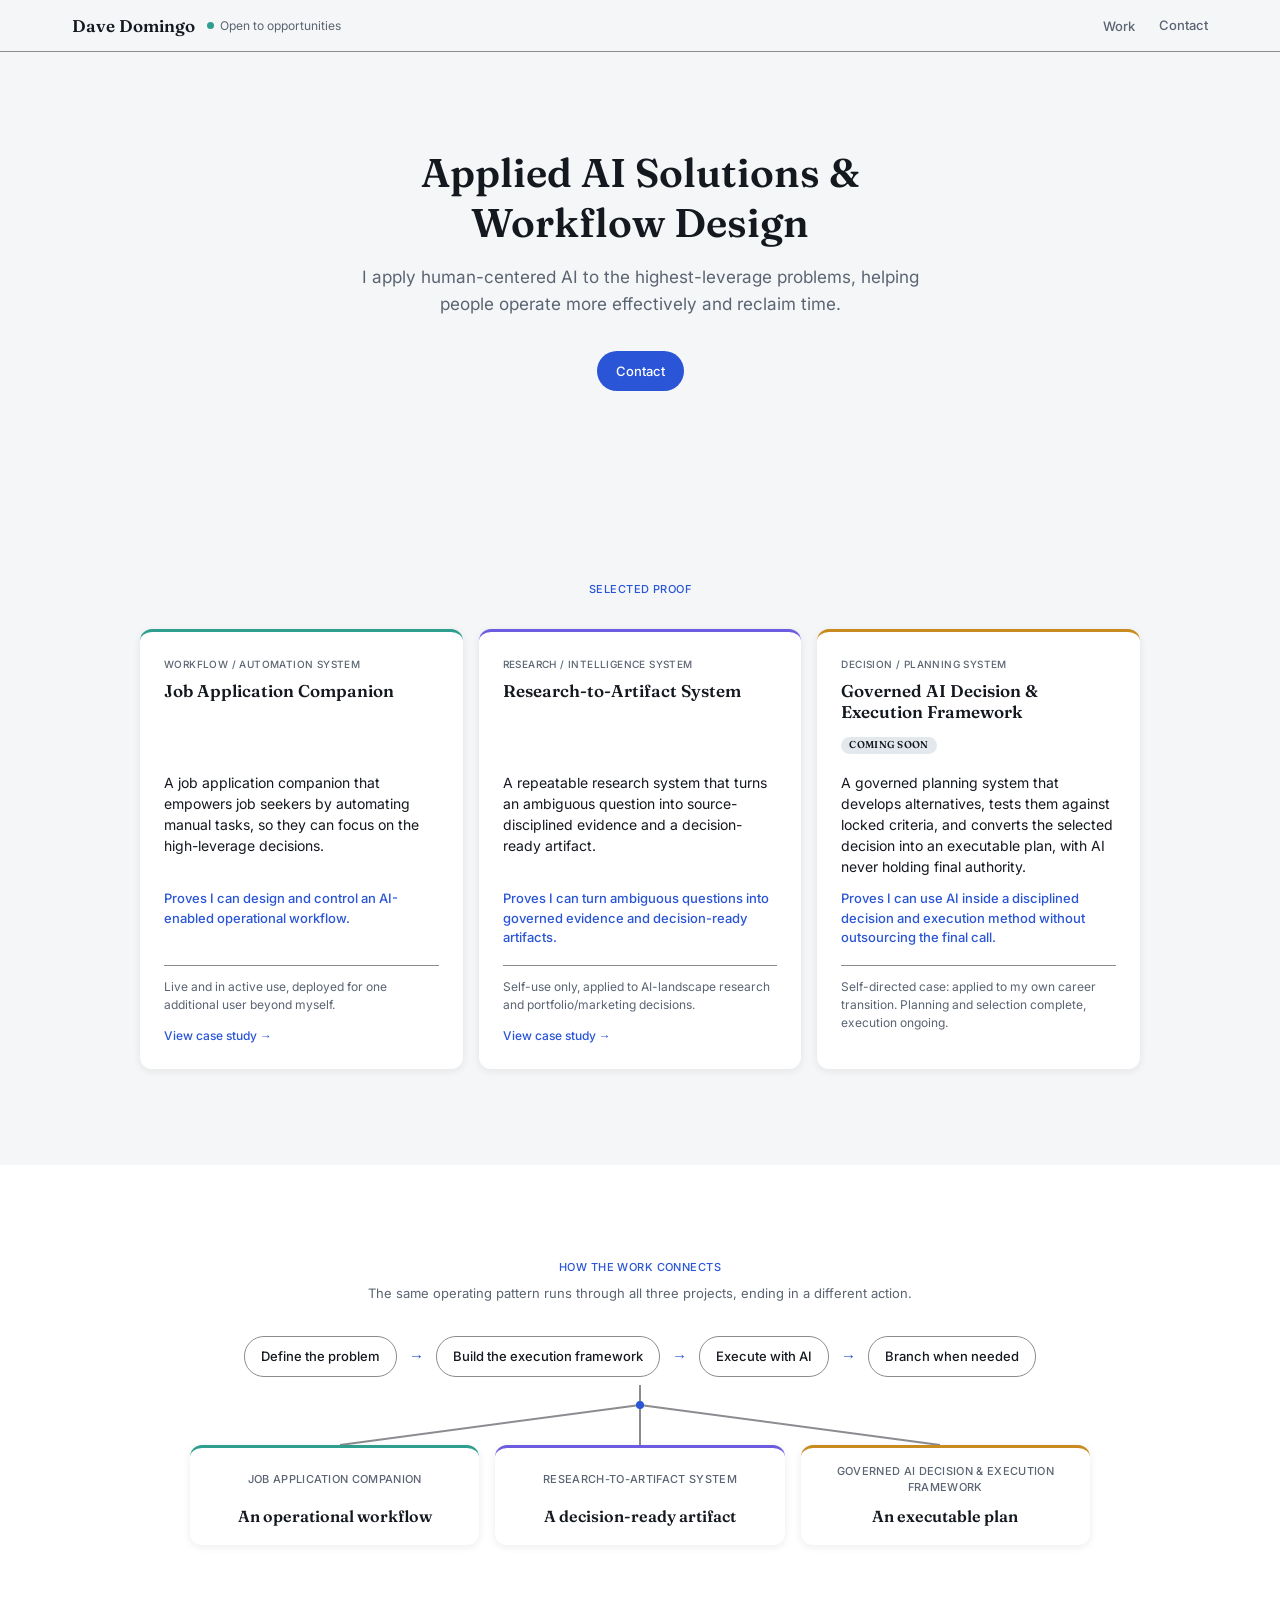
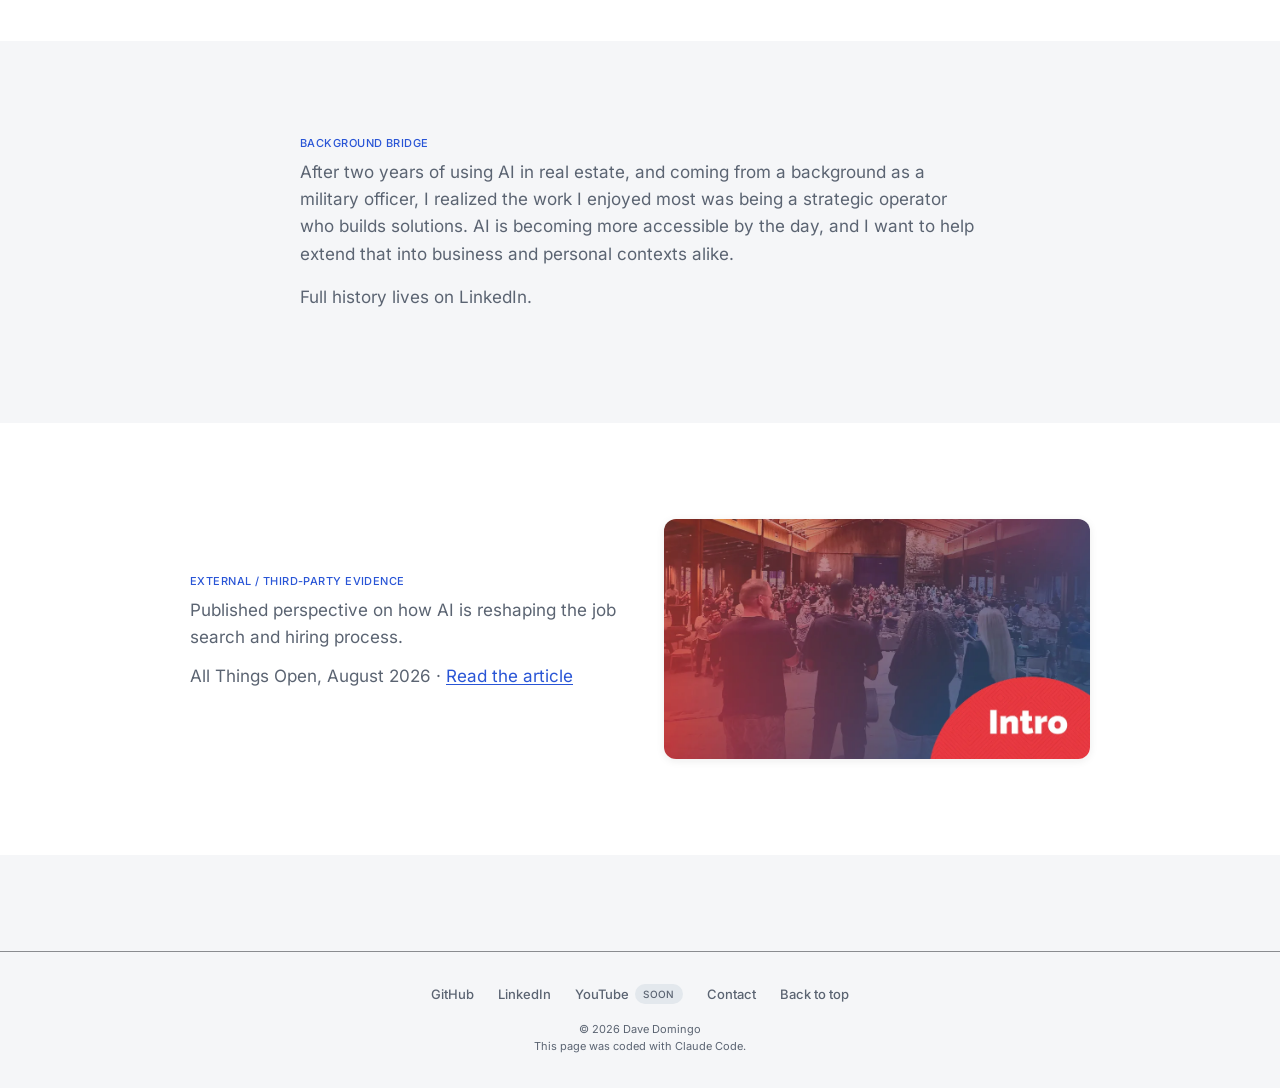
==== commit 0772302b: "Rename Job Application Pipeline to Job Application Companion Renamed everywhere it appears: homepage" ====
--- a/index.html
+++ b/index.html
@@ -4,7 +4,7 @@
     <meta charset="UTF-8">
     <meta name="viewport" content="width=device-width, initial-scale=1.0">
     <title>Dave Domingo</title>
-    <meta name="description" content="Dave Domingo's Applied AI portfolio, featuring real systems in active use: a job application pipeline and a repeatable research-to-artifact framework.">
+    <meta name="description" content="Dave Domingo's Applied AI portfolio, featuring real systems in active use: a job application companion and a repeatable research-to-artifact framework.">
     <link rel="icon" type="image/svg+xml" href="favicon.svg">
     <link rel="stylesheet" href="css/core.css?v=1">
     <link rel="stylesheet" href="css/homepage.css?v=13">
@@ -20,7 +20,7 @@
           <div class="nav-dropdown">
             <button class="nav-dropdown-trigger" aria-expanded="false" aria-haspopup="true" onclick="toggleWorkDropdown(this)">Work</button>
             <div class="nav-dropdown-menu" hidden>
-              <a href="job-pipeline.html">Job Application Pipeline</a>
+              <a href="job-pipeline.html">Job Application Companion</a>
               <a href="research-framework.html">Research-to-Artifact System</a>
               <span class="dropdown-item-disabled">Governed AI Decision &amp; Execution Framework <span class="soon-tag">Soon</span></span>
             </div>
@@ -51,7 +51,7 @@
         <div class="proof-grid">
           <a class="proof-card" href="job-pipeline.html">
             <div class="proof-tag">Workflow / Automation System</div>
-            <h3>Job Application Pipeline</h3>
+            <h3>Job Application Companion</h3>
             <p class="proof-value">A job application companion that empowers job seekers by automating manual tasks, so they can focus on the high-leverage decisions.</p>
             <p class="proof-proves">Proves I can design and control an AI-enabled operational workflow.</p>
             <p class="proof-cue">Live and in active use, deployed for one additional user beyond myself.</p>
@@ -102,7 +102,7 @@
         <div class="connects-branch-arrow" aria-hidden="true">&darr;</div>
         <div class="connects-actions">
           <div class="connects-action c1">
-            <div class="connects-action-project">Job Application Pipeline</div>
+            <div class="connects-action-project">Job Application Companion</div>
             <div class="connects-action-value">An operational workflow</div>
           </div>
           <div class="connects-action c2">
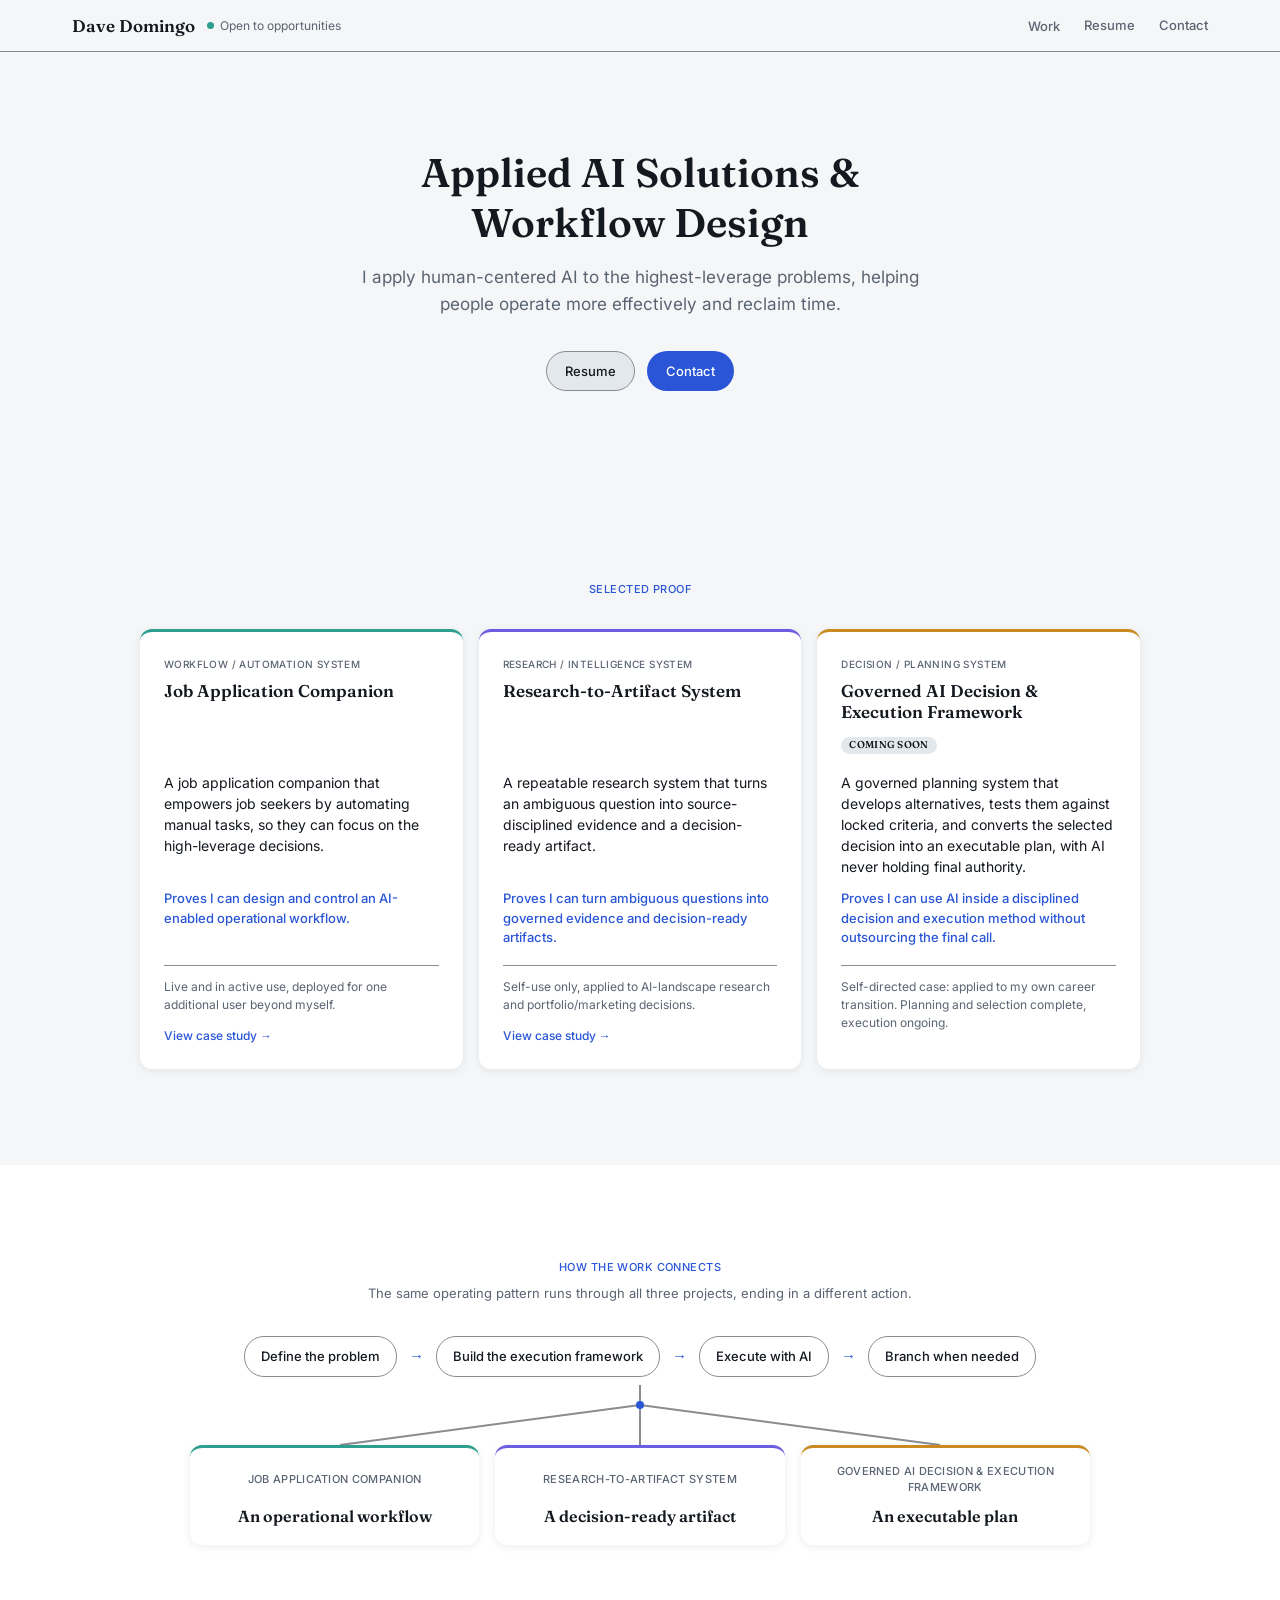
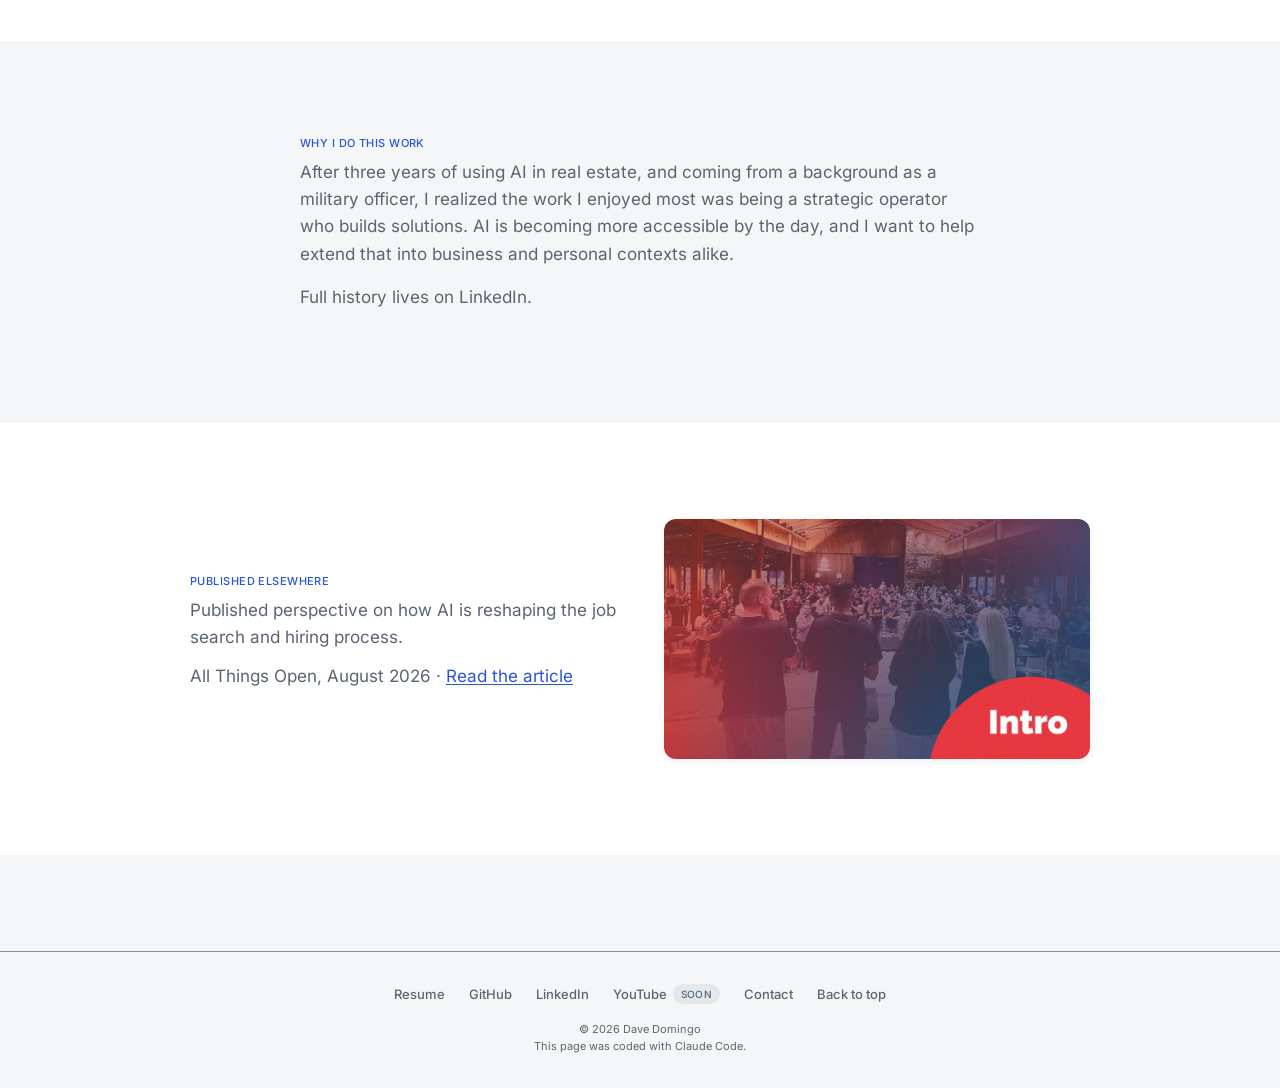
==== commit ec62c9e9: "Add resume page, mobile nav collapse, and homepage copy fixes - Publish the public Applied-AI resume" ====
--- a/index.html
+++ b/index.html
@@ -6,7 +6,7 @@
     <title>Dave Domingo</title>
     <meta name="description" content="Dave Domingo's Applied AI portfolio, featuring real systems in active use: a job application companion and a repeatable research-to-artifact framework.">
     <link rel="icon" type="image/svg+xml" href="favicon.svg">
-    <link rel="stylesheet" href="css/core.css?v=1">
+    <link rel="stylesheet" href="css/core.css?v=5">
     <link rel="stylesheet" href="css/homepage.css?v=13">
   </head>
   <body>
@@ -16,7 +16,7 @@
           <a href="index.html" class="site-name">Dave Domingo</a>
           <span class="status-pill"><span class="status-dot" aria-hidden="true"></span>Open to opportunities</span>
         </div>
-        <nav class="site-nav">
+        <nav class="site-nav" id="site-nav">
           <div class="nav-dropdown">
             <button class="nav-dropdown-trigger" aria-expanded="false" aria-haspopup="true" onclick="toggleWorkDropdown(this)">Work</button>
             <div class="nav-dropdown-menu" hidden>
@@ -25,8 +25,14 @@
               <span class="dropdown-item-disabled">Governed AI Decision &amp; Execution Framework <span class="soon-tag">Soon</span></span>
             </div>
           </div>
+          <a href="resume.html">Resume</a>
           <a href="contact.html">Contact</a>
         </nav>
+        <button class="nav-toggle" aria-expanded="false" aria-controls="site-nav" aria-label="Toggle navigation" onclick="toggleMobileNav(this)">
+          <span class="nav-toggle-bar"></span>
+          <span class="nav-toggle-bar"></span>
+          <span class="nav-toggle-bar"></span>
+        </button>
       </div>
     </header>
 
@@ -37,6 +43,7 @@
         <h1>Applied AI Solutions &amp; Workflow Design</h1>
         <p class="operating-promise">I apply human-centered AI to the highest-leverage problems, helping people operate more effectively and reclaim time.</p>
         <div class="btn-row">
+          <a href="resume.html" class="btn-pill btn-pill-secondary">Resume</a>
           <a href="contact.html" class="btn-pill btn-pill-primary">Contact</a>
         </div>
       </div>
@@ -121,19 +128,19 @@
     <section class="section">
       <div class="container">
         <div class="prose-block">
-          <h2 class="eyebrow">Background Bridge</h2>
-          <p>After two years of using AI in real estate, and coming from a background as a military officer, I realized the work I enjoyed most was being a strategic operator who builds solutions. AI is becoming more accessible by the day, and I want to help extend that into business and personal contexts alike.</p>
+          <h2 class="eyebrow">Why I Do This Work</h2>
+          <p>After three years of using AI in real estate, and coming from a background as a military officer, I realized the work I enjoyed most was being a strategic operator who builds solutions. AI is becoming more accessible by the day, and I want to help extend that into business and personal contexts alike.</p>
           <p class="bridge-note">Full history lives on LinkedIn.</p>
         </div>
       </div>
     </section>
 
-    <!-- External / Third-Party Evidence -->
+    <!-- Published Elsewhere -->
     <section class="section section-tint">
       <div class="container">
         <div class="evidence-row">
           <div class="evidence-col">
-            <h2 class="eyebrow">External / Third-Party Evidence</h2>
+            <h2 class="eyebrow">Published Elsewhere</h2>
             <p>Published perspective on how AI is reshaping the job search and hiring process.</p>
             <p class="evidence-citation">All Things Open, August 2026 &middot; <a href="https://allthingsopen.org/articles/state-of-tech-ai-jobs-three-questions" target="_blank" rel="noopener">Read the article</a></p>
           </div>
@@ -153,8 +160,9 @@
     <footer class="site-footer">
       <div class="container site-footer-inner">
         <div class="footer-links">
+          <a href="resume.html">Resume</a>
           <a href="https://github.com/Dave-Domingo" target="_blank" rel="noopener">GitHub</a>
-          <a href="https://www.linkedin.com/in/raleighwithdave" target="_blank" rel="noopener">LinkedIn</a>
+          <a href="https://www.linkedin.com/in/davedomingoai" target="_blank" rel="noopener">LinkedIn</a>
           <span class="footer-link-disabled">YouTube <span class="soon-tag">Soon</span></span>
           <a href="contact.html">Contact</a>
           <a href="#top" onclick="event.preventDefault(); window.scrollTo({top: 0, behavior: 'smooth'});">Back to top</a>
@@ -166,31 +174,6 @@
       </div>
     </footer>
 
-    <script>
-      function toggleWorkDropdown(btn) {
-        var menu = btn.nextElementSibling;
-        var isOpen = !menu.hidden;
-        closeAllDropdowns();
-        if (!isOpen) {
-          menu.hidden = false;
-          btn.setAttribute('aria-expanded', 'true');
-        }
-      }
-
-      function closeAllDropdowns() {
-        document.querySelectorAll('.nav-dropdown-menu').forEach(function(menu) {
-          menu.hidden = true;
-          menu.previousElementSibling.setAttribute('aria-expanded', 'false');
-        });
-      }
-
-      document.addEventListener('click', function(e) {
-        if (!e.target.closest('.nav-dropdown')) closeAllDropdowns();
-      });
-
-      document.addEventListener('keydown', function(e) {
-        if (e.key === 'Escape') closeAllDropdowns();
-      });
-    </script>
+    <script src="js/nav.js?v=1"></script>
   </body>
 </html>
--- a/css/core.css
+++ b/css/core.css
@@ -310,6 +310,27 @@
   text-decoration: none;
 }
 
+.nav-toggle {
+  display: none;
+  flex-direction: column;
+  justify-content: center;
+  align-items: stretch;
+  gap: 5px;
+  width: 32px;
+  height: 32px;
+  padding: 0;
+  background: none;
+  border: none;
+  cursor: pointer;
+}
+
+.nav-toggle-bar {
+  display: block;
+  height: 2px;
+  border-radius: 1px;
+  background: var(--text-primary);
+}
+
 .nav-dropdown {
   position: relative;
 }
@@ -360,6 +381,72 @@
   align-items: flex-start;
   justify-content: space-between;
   gap: var(--space-2);
+}
+
+/* Collapse Work/Resume/Contact into a hamburger-triggered panel below the
+   header on narrow screens -- three top-level items (Resume added
+   2026-09-17) read as squished at phone width with them inline, and a
+   stopgap tighter padding/gap still felt cramped. Placed after the
+   .nav-dropdown-menu base rule above so its position:static override
+   actually wins the cascade at matching widths, instead of losing to a
+   same-specificity rule that happens to appear later in the file. */
+@media (max-width: 640px) {
+  .nav-toggle {
+    display: flex;
+  }
+  .site-nav {
+    display: none;
+    position: absolute;
+    top: calc(100% + 8px);
+    right: var(--space-4);
+    left: auto;
+    flex-direction: column;
+    align-items: stretch;
+    gap: 2px;
+    min-width: 200px;
+    padding: var(--space-2);
+    background: var(--surface);
+    border: 1px solid var(--border);
+    border-radius: var(--radius-lg);
+    box-shadow: var(--shadow-card);
+  }
+  .site-nav.nav-open {
+    display: flex;
+  }
+  /* Top-level links get the same card-row treatment as an item inside the
+     "Work" submenu, so the whole panel reads as one consistent menu instead
+     of plain text sitting inside a box. */
+  .site-nav > a {
+    padding: var(--space-2) var(--space-3);
+    border-radius: var(--radius-sm);
+  }
+  .site-nav > a:hover {
+    background: var(--code-bg);
+    opacity: 1;
+  }
+  .nav-dropdown {
+    width: 100%;
+  }
+  .nav-dropdown-trigger {
+    width: 100%;
+    text-align: left;
+    padding: var(--space-2) var(--space-3);
+    border-radius: var(--radius-sm);
+  }
+  .nav-dropdown-trigger:hover {
+    background: var(--code-bg);
+    opacity: 1;
+  }
+  .nav-dropdown-menu {
+    position: static;
+    transform: none;
+    margin-top: 2px;
+    box-shadow: none;
+    border: none;
+    background: var(--code-bg);
+    width: 100%;
+    min-width: 0;
+  }
 }
 
 .dropdown-item-disabled .soon-tag {
